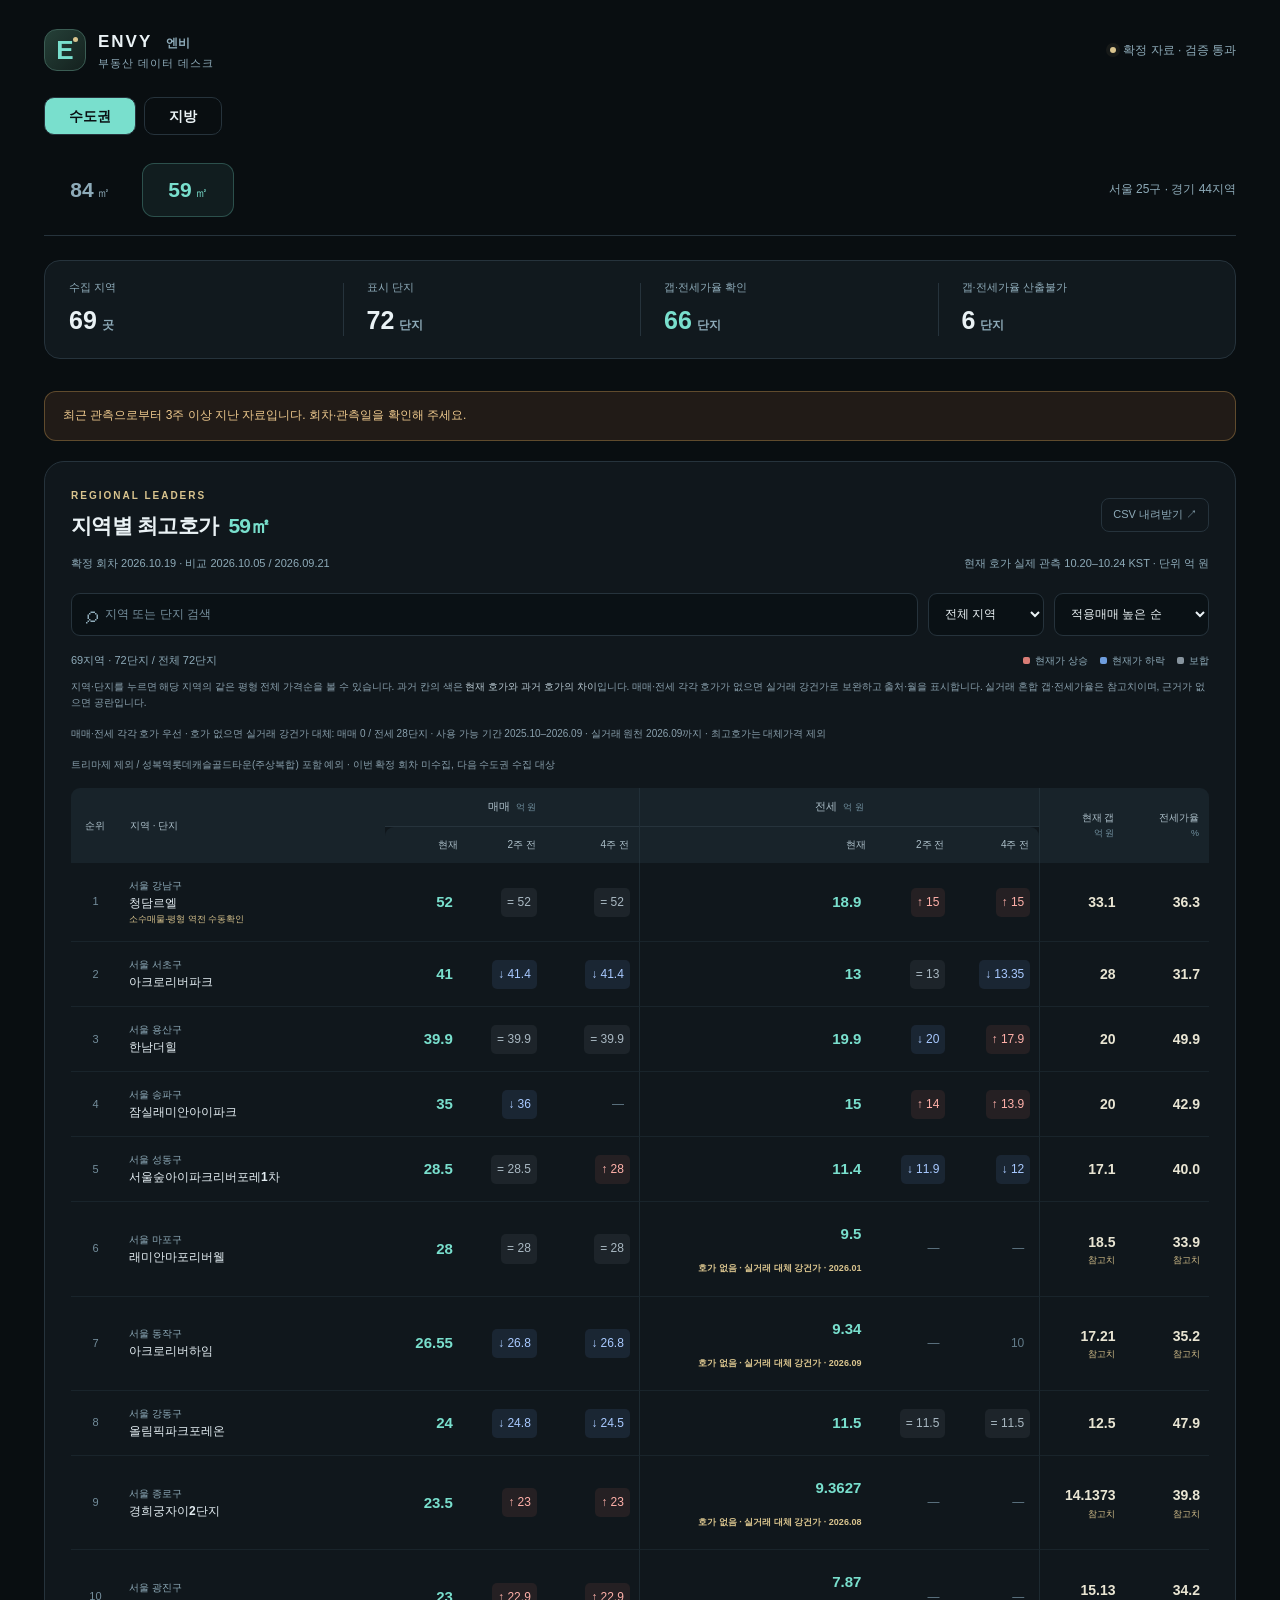
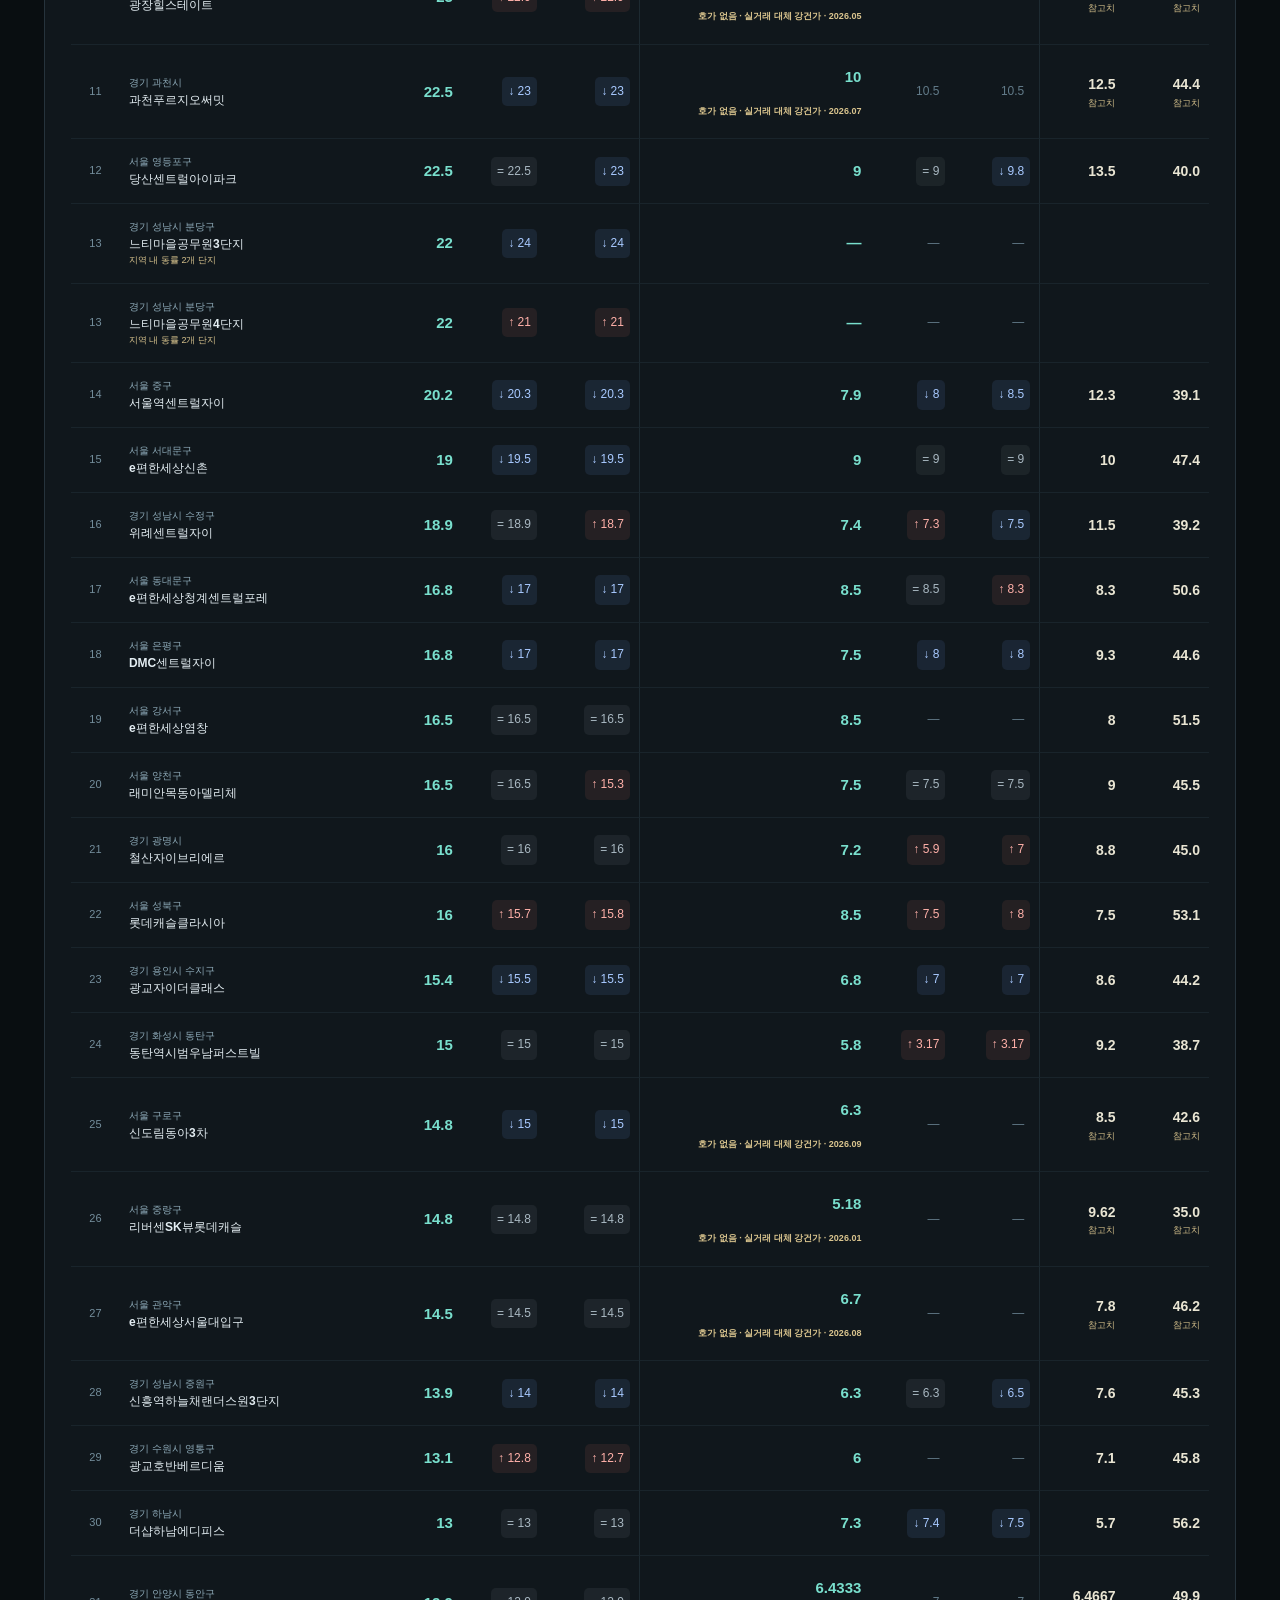
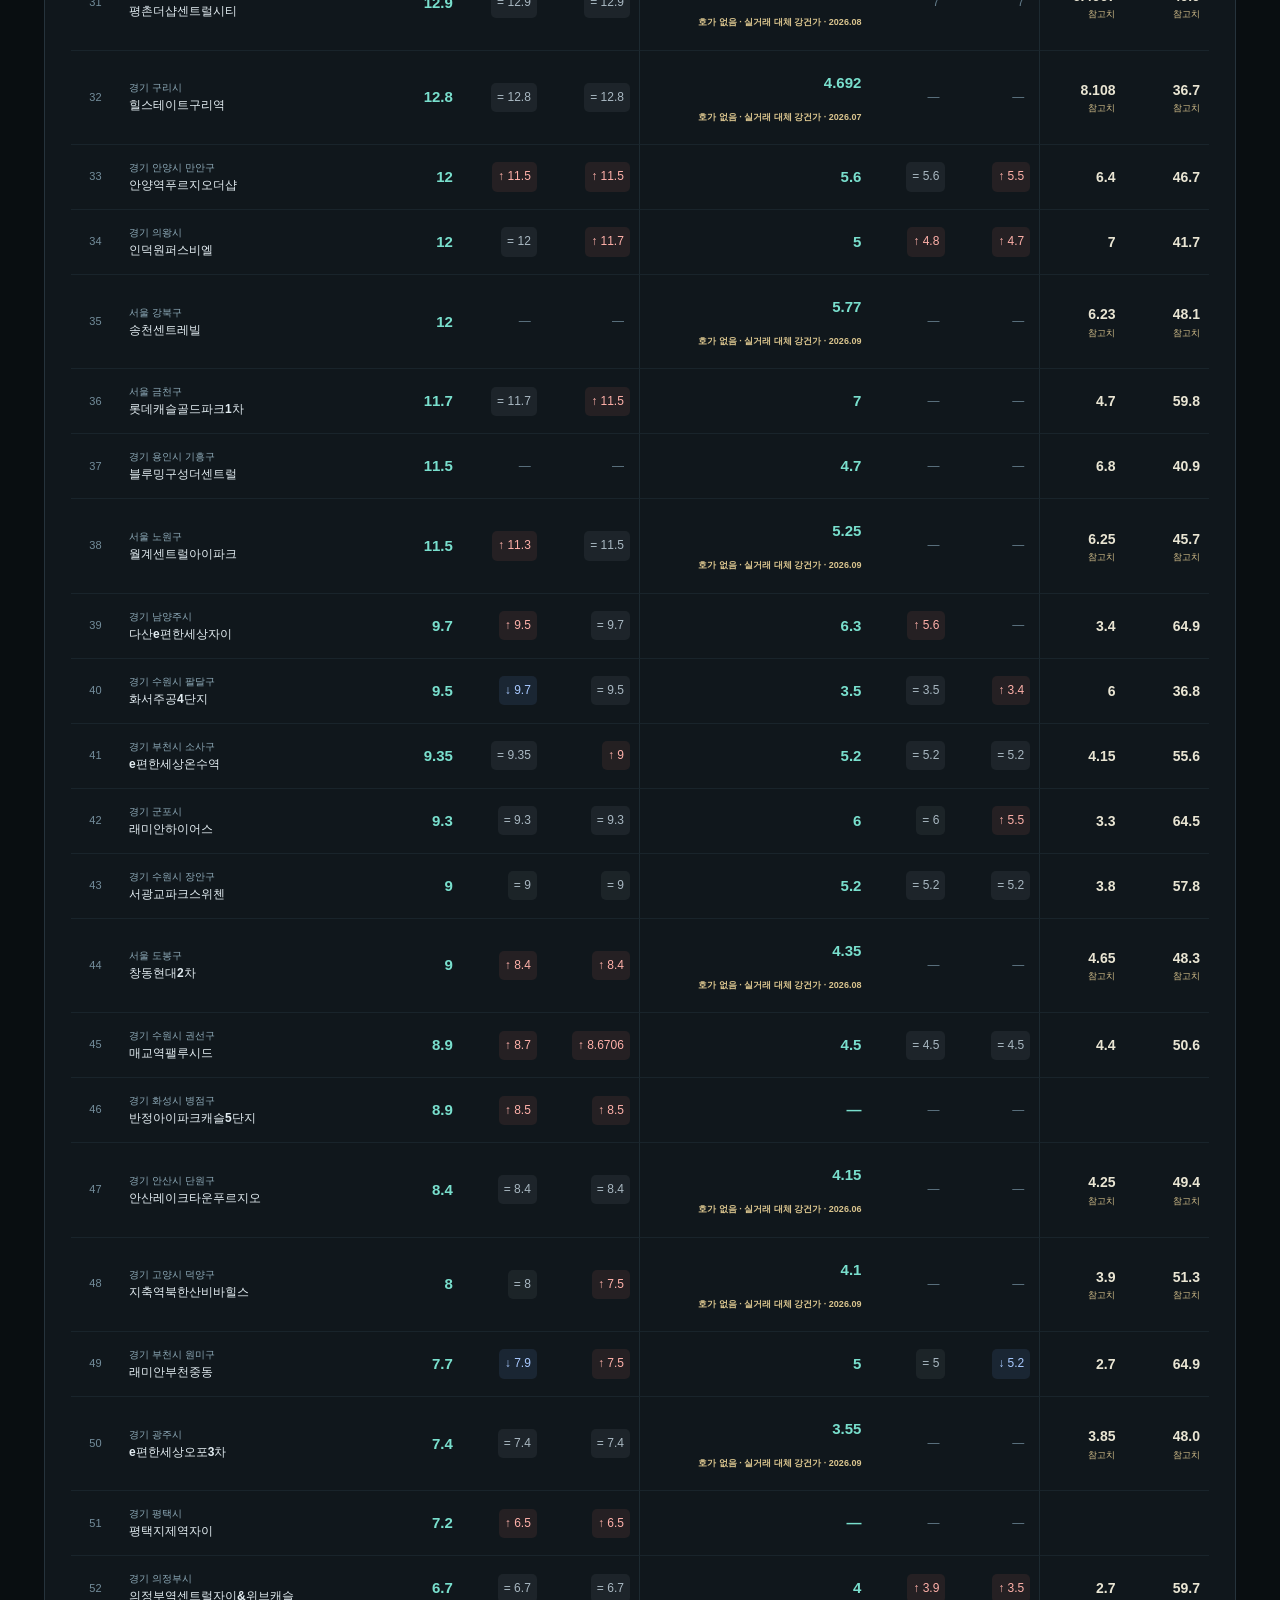
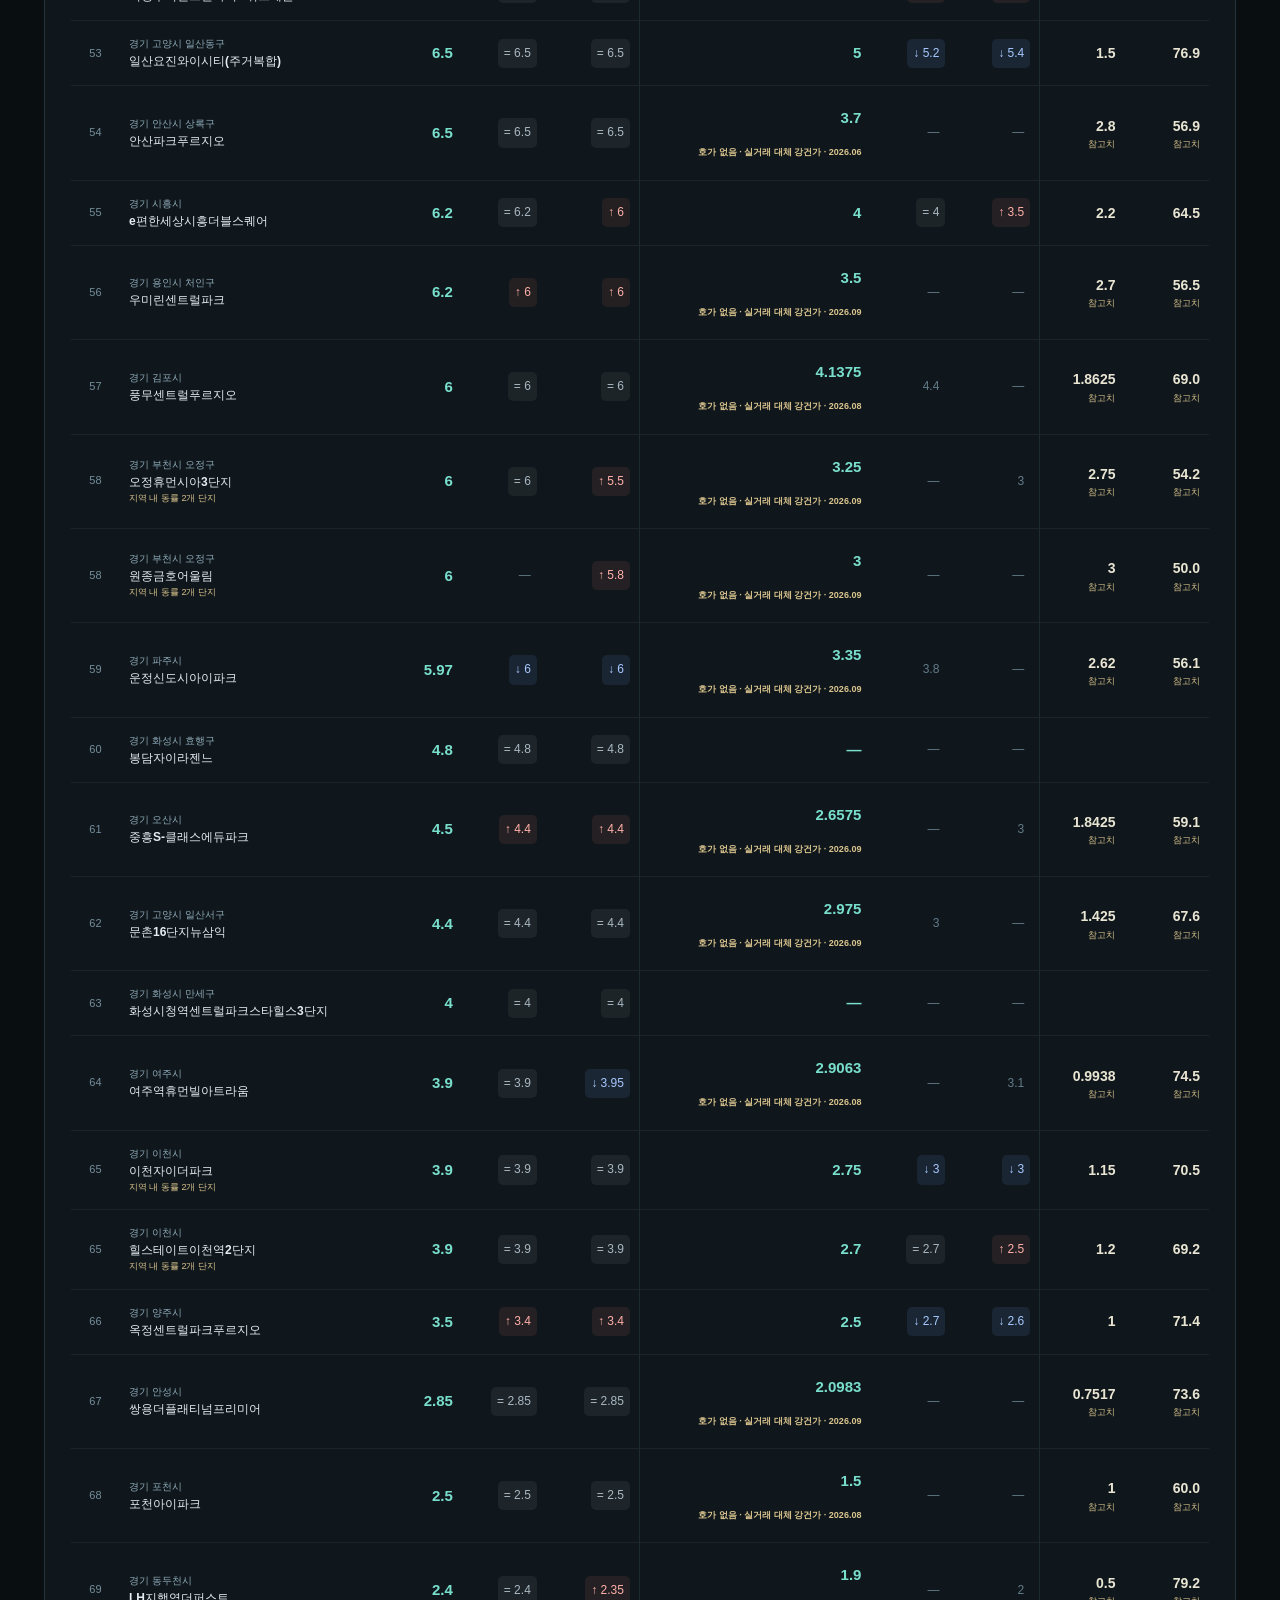
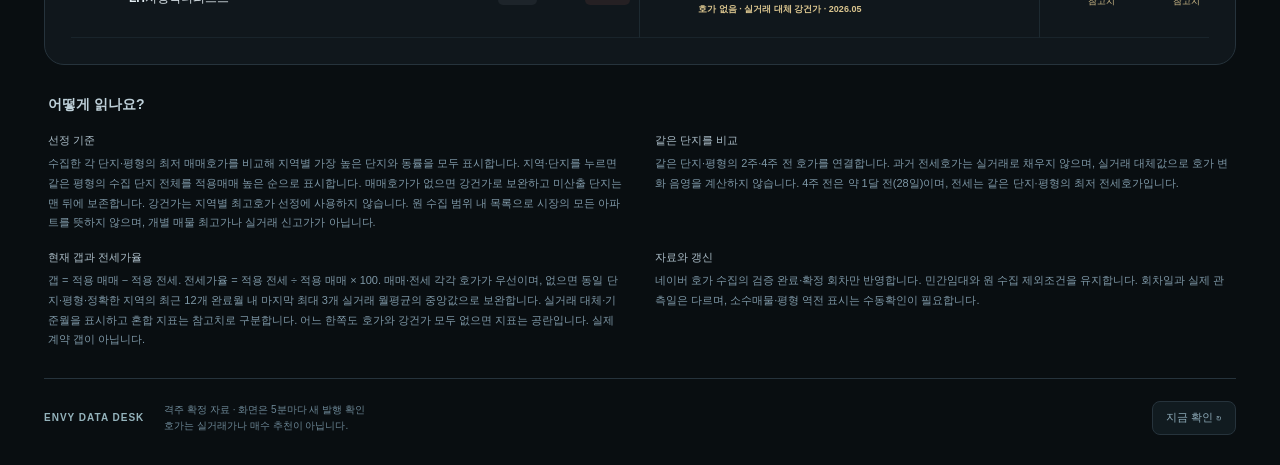
==== 59/index.html @ 43fc80c5 "Update verified capital quotes 20261019" ====
<!doctype html>
<html lang="ko"><head><meta charset="utf-8"><meta name="viewport" content="width=device-width,initial-scale=1"><meta name="theme-color" content="#090e11"><meta name="description" content="엔비의 서울·경기 69지역 최고호가 아파트. 매매·전세·호가갭·전세가율을 평형별로 확인합니다."><title>엔비 · 59㎡ 최고호가 대시보드</title><link rel="stylesheet" href="../static/site.css?v=009577083946"><script defer src="../static/app.js?v=e56a2e712844"></script></head>
<body data-area="59" data-lane="capital">
<div class="shell">
<header class="topbar"><a class="brand" href="../84/" aria-label="엔비 대시보드 홈"><span class="brand-icon" aria-hidden="true">E<span></span></span><span><strong>ENVY <span class="brand-word">엔비</span></strong><small>부동산 데이터 데스크</small></span></a><div class="connection"><span class="status-dot"></span><span id="connection">검증 자료 확인 중</span></div></header>
<nav class="lane-nav" aria-label="수집 권역"><a href="../59/" data-lane-tab="capital">수도권</a><a href="../local-59/" data-lane-tab="local_major">지방</a></nav>
<nav class="area-nav" aria-label="전용면적별 페이지"><a href="../84/" data-tab="84">84<span>㎡</span></a><a href="../59/" data-tab="59">59<span>㎡</span></a><span>서울 25구 · 경기 44지역</span></nav>
<main>
<a id="back-to-regions" class="back-link" href="./" hidden>← 지역별 최고호가로 돌아가기</a>

<section class="summary" aria-label="데이터 범위"><div><span>수집 지역</span><strong id="region-count">69<small>곳</small></strong></div><div><span>표시 단지</span><strong id="row-count">–</strong></div><div><span>갭·전세가율 확인</span><strong id="metric-count">–</strong></div><div><span>갭·전세가율 산출불가</span><strong id="missing-count">–</strong></div></section>
<div id="error" role="alert" hidden></div>
<section class="list-panel" aria-labelledby="list-title">
<div class="section-heading"><div><p class="eyebrow">REGIONAL LEADERS</p><h2 id="list-title">지역별 최고호가 <span>59㎡</span></h2></div><a id="download-csv" class="download" href="../data/59.csv" download>CSV 내려받기 <span aria-hidden="true">↗</span></a></div>
<div class="data-meta"><p id="round-label">회차 확인 중</p><p id="observed-label"></p></div>
<div class="filters"><label class="search"><span aria-hidden="true">⌕</span><input id="search" type="search" autocomplete="off" placeholder="지역 또는 단지 검색" aria-label="지역 또는 단지 검색"></label><label><span class="sr-only">권역</span><select id="region"><option value="all">전체 지역</option><option value="서울">서울</option><option value="경기">경기</option></select></label><label><span class="sr-only">정렬</span><select id="sort"><option value="sale">적용매매 높은 순</option><option value="gap">갭 작은 순</option><option value="ratio">전세가율 높은 순</option></select></label></div>
<div class="list-toolbar"><p id="result-count" aria-live="polite"></p><div class="legend"><span><i class="up"></i>현재가 상승</span><span><i class="down"></i>현재가 하락</span><span><i class="flat"></i>보합</span></div></div>
<p class="table-help">지역·단지를 누르면 해당 지역의 같은 평형 전체 가격순을 볼 수 있습니다. 과거 칸의 색은 <strong>현재 호가와 과거 호가의 차이</strong>입니다. 매매·전세 각각 호가가 없으면 실거래 강건가로 보완하고 출처·월을 표시합니다. 실거래 혼합 갭·전세가율은 참고치이며, 근거가 없으면 공란입니다.</p><p id="coverage-notice" class="table-help" hidden></p><p id="history-notice" class="table-help" hidden></p><p id="rent-summary" class="table-help"></p><p id="collection-policy" class="table-help" hidden></p>
<div class="desktop-table"><table id="quotes"><caption class="sr-only">59㎡ 지역별 최고호가 매매·전세 비교</caption><thead><tr><th rowspan="2" scope="col" class="rank">순위</th><th rowspan="2" scope="col" class="identity">지역 · 단지</th><th colspan="3" scope="colgroup">매매 <small>억 원</small></th><th colspan="3" scope="colgroup" class="divider">전세 <small>억 원</small></th><th rowspan="2" scope="col" class="divider">현재 갭<small>억 원</small></th><th rowspan="2" scope="col">전세가율<small>%</small></th></tr><tr><th scope="col">현재</th><th scope="col">2주 전</th><th scope="col">4주 전</th><th scope="col" class="divider">현재</th><th scope="col">2주 전</th><th scope="col">4주 전</th></tr></thead><tbody id="rows"></tbody></table></div>
<div id="mobile-cards" class="mobile-cards"></div><p id="no-results" hidden>일치하는 지역·단지가 없습니다. 검색어나 권역을 바꿔보세요.</p>
</section>
<section class="method"><h2>어떻게 읽나요?</h2><div><p><strong>선정 기준</strong>수집한 각 단지·평형의 최저 매매호가를 비교해 지역별 가장 높은 단지와 동률을 모두 표시합니다. 지역·단지를 누르면 같은 평형의 수집 단지 전체를 적용매매 높은 순으로 표시합니다. 매매호가가 없으면 강건가로 보완하고 미산출 단지는 맨 뒤에 보존합니다. 강건가는 지역별 최고호가 선정에 사용하지 않습니다. 원 수집 범위 내 목록으로 시장의 모든 아파트를 뜻하지 않으며, 개별 매물 최고가나 실거래 신고가가 아닙니다.</p><p><strong>같은 단지를 비교</strong>같은 단지·평형의 2주·4주 전 호가를 연결합니다. 과거 전세호가는 실거래로 채우지 않으며, 실거래 대체값으로 호가 변화 음영을 계산하지 않습니다. 4주 전은 약 1달 전(28일)이며, 전세는 같은 단지·평형의 최저 전세호가입니다.</p><p><strong>현재 갭과 전세가율</strong>갭 = 적용 매매 − 적용 전세. 전세가율 = 적용 전세 ÷ 적용 매매 × 100. 매매·전세 각각 호가가 우선이며, 없으면 동일 단지·평형·정확한 지역의 최근 12개 완료월 내 마지막 최대 3개 실거래 월평균의 중앙값으로 보완합니다. 실거래 대체·기준월을 표시하고 혼합 지표는 참고치로 구분합니다. 어느 한쪽도 호가와 강건가 모두 없으면 지표는 공란입니다. 실제 계약 갭이 아닙니다.</p><p><strong>자료와 갱신</strong>네이버 호가 수집의 검증 완료·확정 회차만 반영합니다. 민간임대와 원 수집 제외조건을 유지합니다. 회차일과 실제 관측일은 다르며, 소수매물·평형 역전 표시는 수동확인이 필요합니다.</p></div></section>
</main><footer><span>ENVY DATA DESK</span><p>격주 확정 자료 · 화면은 5분마다 새 발행 확인<br>호가는 실거래가나 매수 추천이 아닙니다.</p><button id="refresh" type="button">지금 확인 ↻</button></footer>
</div><noscript>JavaScript를 켜면 검색과 정렬을 이용할 수 있습니다. <a href="../data/59.csv">전체 CSV</a>에서도 모든 값을 확인할 수 있습니다.</noscript>
</body></html>
---- static/site.css ----
.back-link{display:inline-flex;align-items:center;color:var(--accent);border:1px solid var(--line);padding:9px 14px;border-radius:10px;margin-bottom:18px;font-weight:700}.region-link:hover{color:var(--accent);text-decoration:underline}.name .region-link,.unit-card .unit{display:block}.unit-card .unit{font-size:15px;font-weight:700;overflow-wrap:anywhere}.actual-reference{display:block!important;font-size:9px!important;line-height:1.6!important;color:var(--gold)!important;background:none!important;white-space:normal!important;margin-top:5px}.mixed-note{display:block;font-size:9px;color:var(--gold);font-weight:400}.metric-value{display:block}.quote:has(.actual-reference){min-width:100px}.current-grid>div{min-width:0}.current-grid .actual-reference{max-width:100%;overflow-wrap:anywhere}.lane-nav{display:flex;gap:8px;margin-top:24px}.lane-nav a{padding:7px 24px;border:1px solid var(--line);border-radius:10px;font-weight:700}.lane-nav a[aria-selected="true"]{background:var(--accent);color:var(--bg)}#coverage-notice a{color:var(--accent)}:root{color-scheme:dark;--bg:#090e11;--panel:#121a1f;--panel2:#172229;--line:#26333c;--ink:#eaf2f5;--muted:#8eabb9;--accent:#79dfcd;--gold:#d9c48e;--up:#ffb0a9;--down:#a8c9ff;--flat:#a9b8c2;font-family:Pretendard,-apple-system,BlinkMacSystemFont,'Apple SD Gothic Neo','Noto Sans KR','Malgun Gothic',sans-serif;font-variant-numeric:tabular-nums;-webkit-font-smoothing:antialiased}*{box-sizing:border-box}body{margin:0;color:var(--ink);background:radial-gradient(1000px 500px at 90% -10%,#19352c70,transparent 65%),var(--bg);font-size:14px;line-height:1.6}a{color:inherit;text-decoration:none}button,input,select{font:inherit}button,a,select,input{outline-offset:4px}button{cursor:pointer}button:focus-visible,a:focus-visible,input:focus-visible,select:focus-visible{outline:2px solid var(--accent)}[hidden]{display:none!important}.shell{max-width:1580px;padding:28px 44px 0;margin:auto}.topbar{display:flex;justify-content:space-between;align-items:center;gap:12px}.brand{display:flex;align-items:center;gap:12px}.brand-icon{height:42px;width:42px;border:1px solid #3b5d54;border-radius:13px;display:flex;align-items:center;justify-content:center;color:var(--accent);font-size:26px;font-weight:800;background:linear-gradient(135deg,#254038,#14211e);position:relative}.brand-icon span{position:absolute;right:7px;top:7px;width:5px;height:5px;border-radius:50%;background:var(--gold)}.brand strong{letter-spacing:2px;font-size:17px}.brand-word{font-size:12px;letter-spacing:0;color:var(--muted);margin-left:7px}.brand small{display:block;color:var(--muted);font-size:11px;letter-spacing:1px}.connection{display:flex;align-items:center;gap:7px;color:var(--muted);font-size:12px}.status-dot{width:6px;height:6px;background:var(--gold);border-radius:50%;box-shadow:0 0 0 4px #d9c48e11}.area-nav{display:flex;align-items:center;gap:6px;margin:28px 0 24px;padding-bottom:18px;border-bottom:1px solid var(--line)}.area-nav a{min-width:92px;padding:9px 24px;text-align:center;border:1px solid transparent;border-radius:12px;color:var(--muted);font-size:21px;font-weight:700}.area-nav a span{font-size:13px;font-weight:400;margin-left:3px}.area-nav a[aria-current=page]{color:var(--accent);background:#79dfcd13;border-color:#79dfcd42}.area-nav>span{margin-left:auto;color:var(--muted);font-size:12px}.hero{display:grid;grid-template-columns:1fr 1fr;gap:30px;padding:34px 40px;border:1px solid var(--line);border-radius:24px;background:linear-gradient(115deg,#19252a,#10191e);box-shadow:0 14px 60px #0002}.eyebrow{font-size:10px;letter-spacing:2px;color:var(--gold);font-weight:600;margin:0 0 12px}h1{font-size:35px;line-height:1.35;letter-spacing:-1.4px;margin:0 0 17px}h1 span{color:var(--accent)}.intro{color:var(--muted);font-size:13px;margin:0}.intro strong{color:var(--ink)}.tags{display:flex;gap:7px;flex-wrap:wrap;margin-top:20px}.tags span{font-size:10px;color:#aec2cc;border:1px solid #34464e;padding:4px 9px;border-radius:6px}.hero-price{align-self:center;text-align:right}.hero-price>p:first-child{color:var(--gold);font-size:12px;margin:0}.hero-price>div{line-height:1.2;padding:6px 0 12px}.hero-price>div strong{font-size:76px;letter-spacing:-4px;font-weight:700;color:var(--accent)}.hero-price>div span{font-size:21px;color:var(--accent);margin-left:8px}.hero-price h2{font-size:18px;margin:0}.hero-price p{color:var(--muted);font-size:12px;margin:3px 0}.hero-price .price-note{font-size:10px;margin-top:16px;color:#76909e}.summary{display:grid;grid-template-columns:repeat(4,1fr);margin:22px 0 32px;border:1px solid var(--line);border-radius:16px;background:#11191e}.summary>div{padding:18px 24px;position:relative}.summary>div+div:before{content:'';position:absolute;left:0;top:22px;bottom:22px;width:1px;background:var(--line)}.summary span{display:block;color:var(--muted);font-size:11px}.summary strong{display:block;font-size:25px;margin-top:4px;font-weight:650}.summary small{font-size:12px;color:var(--muted);margin-left:5px}.summary>div:nth-child(3) strong{color:var(--accent)}.list-panel{padding:26px;border:1px solid var(--line);border-radius:20px;background:#10171c}.section-heading{display:flex;align-items:center;justify-content:space-between;gap:15px}.section-heading h2{font-size:21px;letter-spacing:-.7px;margin:0}.section-heading h2 span{color:var(--accent);margin-left:5px}.section-heading .eyebrow{margin-bottom:5px}.download{font-size:11px;color:var(--muted);border:1px solid var(--line);border-radius:8px;padding:7px 11px;white-space:nowrap}.download:hover{color:var(--accent);border-color:var(--accent)}.data-meta{display:flex;justify-content:space-between;flex-wrap:wrap;gap:2px;margin:13px 0 20px;color:var(--muted);font-size:11px}.data-meta p{margin:0}.filters{display:flex;gap:10px}.filters .search{flex:1;display:flex;align-items:center;padding:0 14px;background:#0a1115;border:1px solid var(--line);border-radius:9px;min-width:180px}.search>span{font-size:24px;color:var(--muted);margin-right:7px}.search input{width:100%;border:0;background:transparent;color:var(--ink);padding:10px 0;min-width:0;font-size:12px}.search input::placeholder{color:#76909e}.filters select{height:43px;padding:0 30px 0 12px;background:#0a1115;border:1px solid var(--line);border-radius:9px;color:var(--ink);font-size:12px}.list-toolbar{display:flex;justify-content:space-between;align-items:center;gap:12px;margin:16px 0 0}.list-toolbar>p{font-size:11px;color:var(--muted);margin:0}.legend{display:flex;gap:12px;color:var(--muted);font-size:10px;white-space:nowrap}.legend span{display:flex;align-items:center;gap:5px}.legend i{width:7px;height:7px;border-radius:2px}.legend .up{background:#d97d76}.legend .down{background:#6e9ddd}.legend .flat{background:#87949e}.table-help{font-size:10px;color:#89a0ad;margin:10px 0 15px}.table-help strong{font-weight:500;color:#bbccd5}.desktop-table{overflow-x:auto}table{width:100%;border-collapse:separate;border-spacing:0;font-size:12px}th{background:#18232a;color:#adc0ca;font-weight:500;text-align:right;white-space:nowrap;padding:10px 10px;font-size:10px}th small{display:block;color:#71909f;font-size:9px}th[colspan]{text-align:center;font-size:11px;border-bottom:1px solid var(--line)}th[colspan] small{display:inline;margin-left:3px}th.rank{text-align:center;min-width:40px}th.identity{text-align:left;min-width:210px}th:first-child{border-top-left-radius:9px}th:last-child{border-top-right-radius:9px}td{padding:15px 9px;text-align:right;border-bottom:1px solid #23323b80;white-space:nowrap;vertical-align:middle}td.name{text-align:left;white-space:normal;min-width:210px;max-width:300px}td.name .region{font-size:10px;display:block;color:var(--muted)}td.name .unit{display:block;font-weight:550;color:#e3edf2;overflow-wrap:anywhere;line-height:1.5}td.rank{text-align:center;color:#748e9c;font-size:11px}.quote.current{font-size:15px;font-weight:600;color:var(--accent)}.quote span{display:inline-block;padding:5px 6px;border-radius:5px}.quote .up,.history-value.up{background:#fa7c6e16;color:var(--up)}.quote .down,.history-value.down{background:#74a6fd1a;color:var(--down)}.quote .flat,.history-value.flat{background:#b1bec514;color:var(--flat)}.quote .missing{color:#627b89}.divider{border-left:1px solid #2b3d4680}.metric{font-size:14px;font-weight:550;color:#e9e5d3;min-width:69px}.review{font-size:9px;color:var(--gold);display:block}.mobile-cards{display:none}.method{padding:28px 4px}.method>h2{font-size:14px;color:#bed0d9;margin:0 0 16px}.method>div{display:grid;grid-template-columns:repeat(2,1fr);gap:15px 30px}.method p{font-size:11px;color:#7e98a7;margin:0;line-height:1.8}.method strong{display:block;color:#adbfca;font-size:11px;margin-bottom:3px;font-weight:550}footer{display:flex;align-items:center;gap:20px;border-top:1px solid var(--line);padding:22px 0 30px;color:#6c8796;font-size:10px}footer>span{letter-spacing:1px;font-weight:600;color:#94b3bc}footer p{margin:0}footer button{margin-left:auto;border:1px solid var(--line);border-radius:8px;color:var(--muted);background:#111b20;padding:7px 13px;font-size:11px}#error{padding:14px 18px;margin-bottom:20px;border:1px solid #c99a5360;color:#efca8e;background:#3a291e80;border-radius:12px;font-size:12px}#no-results{text-align:center;padding:40px 8px;color:var(--muted)}.sr-only{position:absolute;width:1px;height:1px;padding:0;margin:-1px;overflow:hidden;clip:rect(0,0,0,0);white-space:nowrap;border:0}
@media(max-width:1150px) and (min-width:761px){.shell{padding:24px 24px 0}.list-panel{padding:20px}th,td{padding-left:6px;padding-right:6px}th.identity,td.name{min-width:180px}.metric{min-width:55px}table{font-size:11px}}
@media(max-width:760px){.shell{padding:20px 16px 0;max-width:600px}.brand-icon{height:36px;width:36px;font-size:23px}.brand strong{font-size:15px}.brand small{font-size:9px}.brand-word{display:none}.connection{font-size:10px}.area-nav{margin:24px 0 16px;padding-bottom:14px}.area-nav a{min-width:77px;padding:7px 18px;font-size:20px}.area-nav>span{font-size:9px}.hero{display:block;padding:26px 23px;border-radius:20px}.hero-copy h1{font-size:29px;margin-bottom:12px}.hero-copy h1 br{display:none}.hero-copy h1 span{display:block}.eyebrow{font-size:9px;letter-spacing:1.6px}.intro{font-size:12px}.tags{margin-top:15px;gap:5px}.tags span{font-size:9px;padding:3px 7px}.hero-price{text-align:left;border-top:1px solid var(--line);margin-top:22px;padding-top:18px}.hero-price>div{padding:4px 0 7px}.hero-price>div strong{font-size:58px;letter-spacing:-2px}.hero-price h2{font-size:16px}.hero-price>p:first-child{font-size:10px}.hero-price p{font-size:10px}.hero-price .price-note{margin-top:9px}.summary{grid-template-columns:repeat(2,1fr);margin:14px 0 24px}.summary>div{padding:13px 17px}.summary strong{font-size:22px}.summary span{font-size:10px}.summary>div+div:before{top:16px;bottom:16px}.summary>div:nth-child(3):before{display:none}.summary>div:nth-child(n+3){border-top:1px solid var(--line)}.list-panel{padding:20px 14px 6px;border-radius:18px}.section-heading h2{font-size:18px}.download{font-size:9px;padding:6px 8px}.data-meta{display:block;font-size:10px;margin:10px 0 16px}.data-meta p+p{margin-top:2px}.filters{display:grid;grid-template-columns:1fr 1fr;gap:8px}.filters .search{grid-column:1/-1;min-width:0}.filters select{width:100%;height:38px;font-size:11px}.list-toolbar{align-items:flex-start;gap:8px;flex-wrap:wrap}.legend{font-size:9px;gap:9px}.table-help{font-size:9px;line-height:1.7}.desktop-table{display:none}.mobile-cards{display:block}.unit-card{border-top:1px solid var(--line);padding:18px 0}.card-heading{display:flex;gap:10px;align-items:flex-start}.card-rank{width:23px;text-align:center;color:#688895;font-size:13px;font-weight:550;padding-top:1px;flex-shrink:0}.card-rank small{font-size:9px}.card-heading .region{color:var(--muted);font-size:10px}.card-heading h3{font-size:14px;line-height:1.55;margin:2px 0 0;overflow-wrap:anywhere}.current-grid{display:grid;grid-template-columns:repeat(4,1fr);gap:5px;margin:13px 0 10px}.current-grid>div{min-width:0;padding:10px 5px;background:#18232b80;border:1px solid #273c4560;border-radius:8px;text-align:center}.current-grid label{display:block;color:var(--muted);font-size:9px;white-space:nowrap}.current-grid strong{display:block;color:var(--accent);font-size:17px;letter-spacing:-.6px;min-height:28px;font-weight:650}.current-grid>div:nth-child(n+3) strong{color:#dfd8bb}.current-grid strong small{font-size:9px;color:#819ba7;margin-left:1px;font-weight:400}.history-grid{display:grid;grid-template-columns:40px 1fr 1fr;gap:5px 7px;align-items:center;font-size:10px}.history-grid>span{color:#7996a5;font-size:9px}.history-value{display:block;padding:4px 7px;border-radius:5px;text-align:right}.history-value em{font-style:normal;float:left;color:#7996a5;font-size:9px}.method{padding:24px 2px}.method>div{grid-template-columns:1fr;gap:12px}.method p{font-size:10px}.method strong{font-size:10px}.method>h2{font-size:13px;margin-bottom:12px}footer{flex-wrap:wrap;gap:9px 15px;padding:18px 0 25px}footer>span{font-size:9px}footer p{font-size:9px}footer button{font-size:10px;padding:7px 10px}}
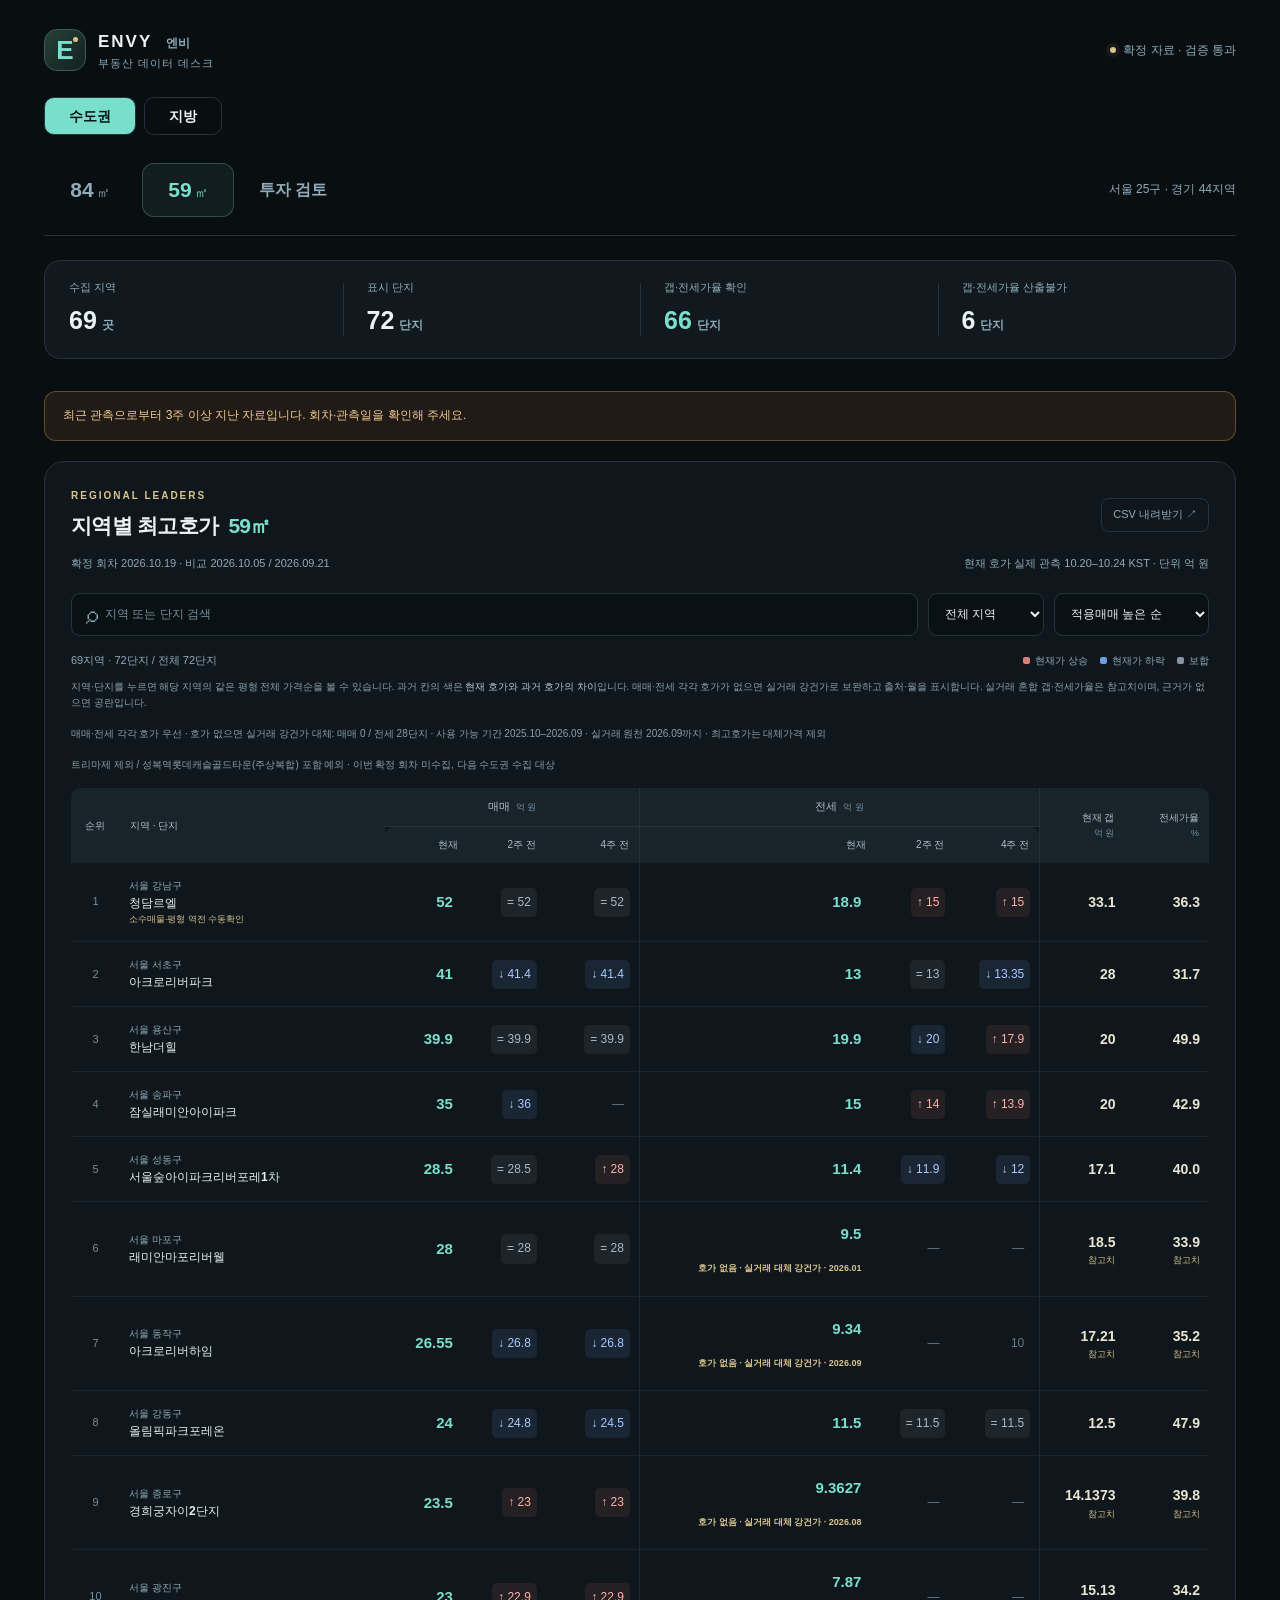
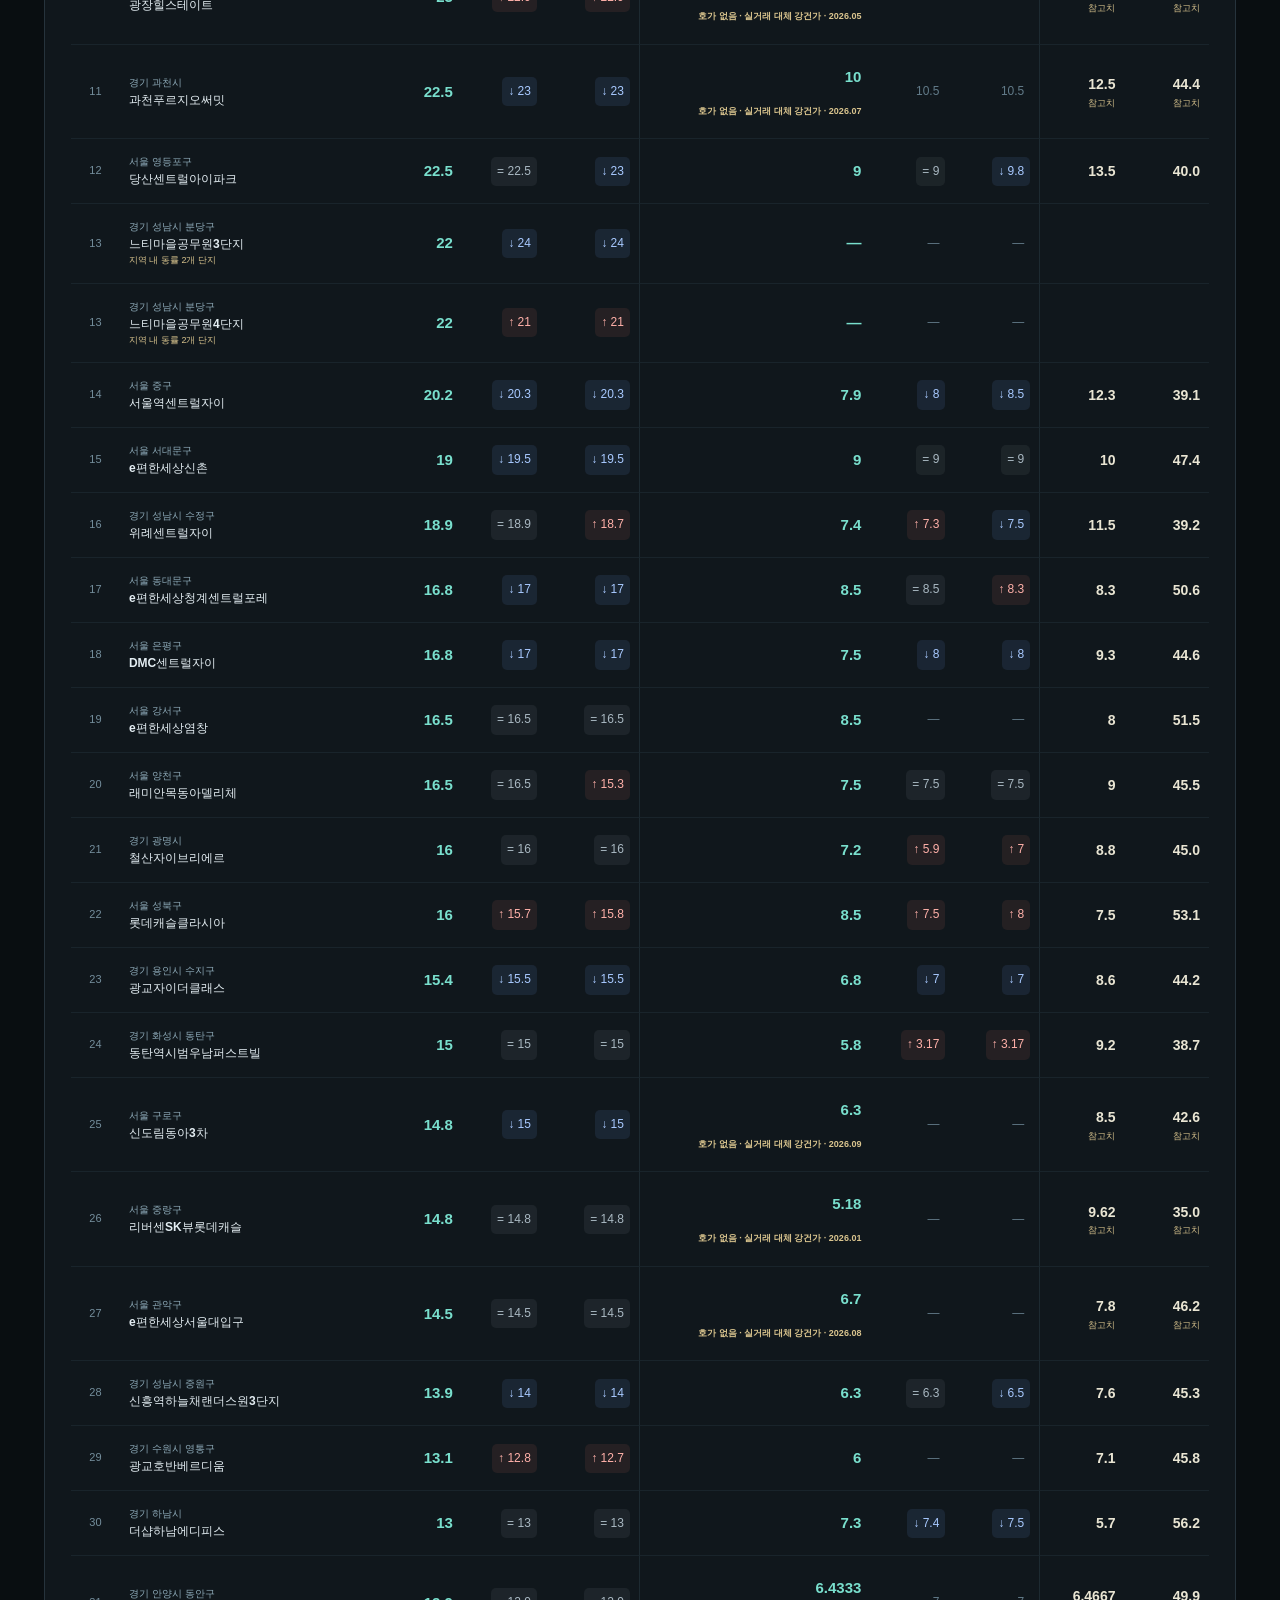
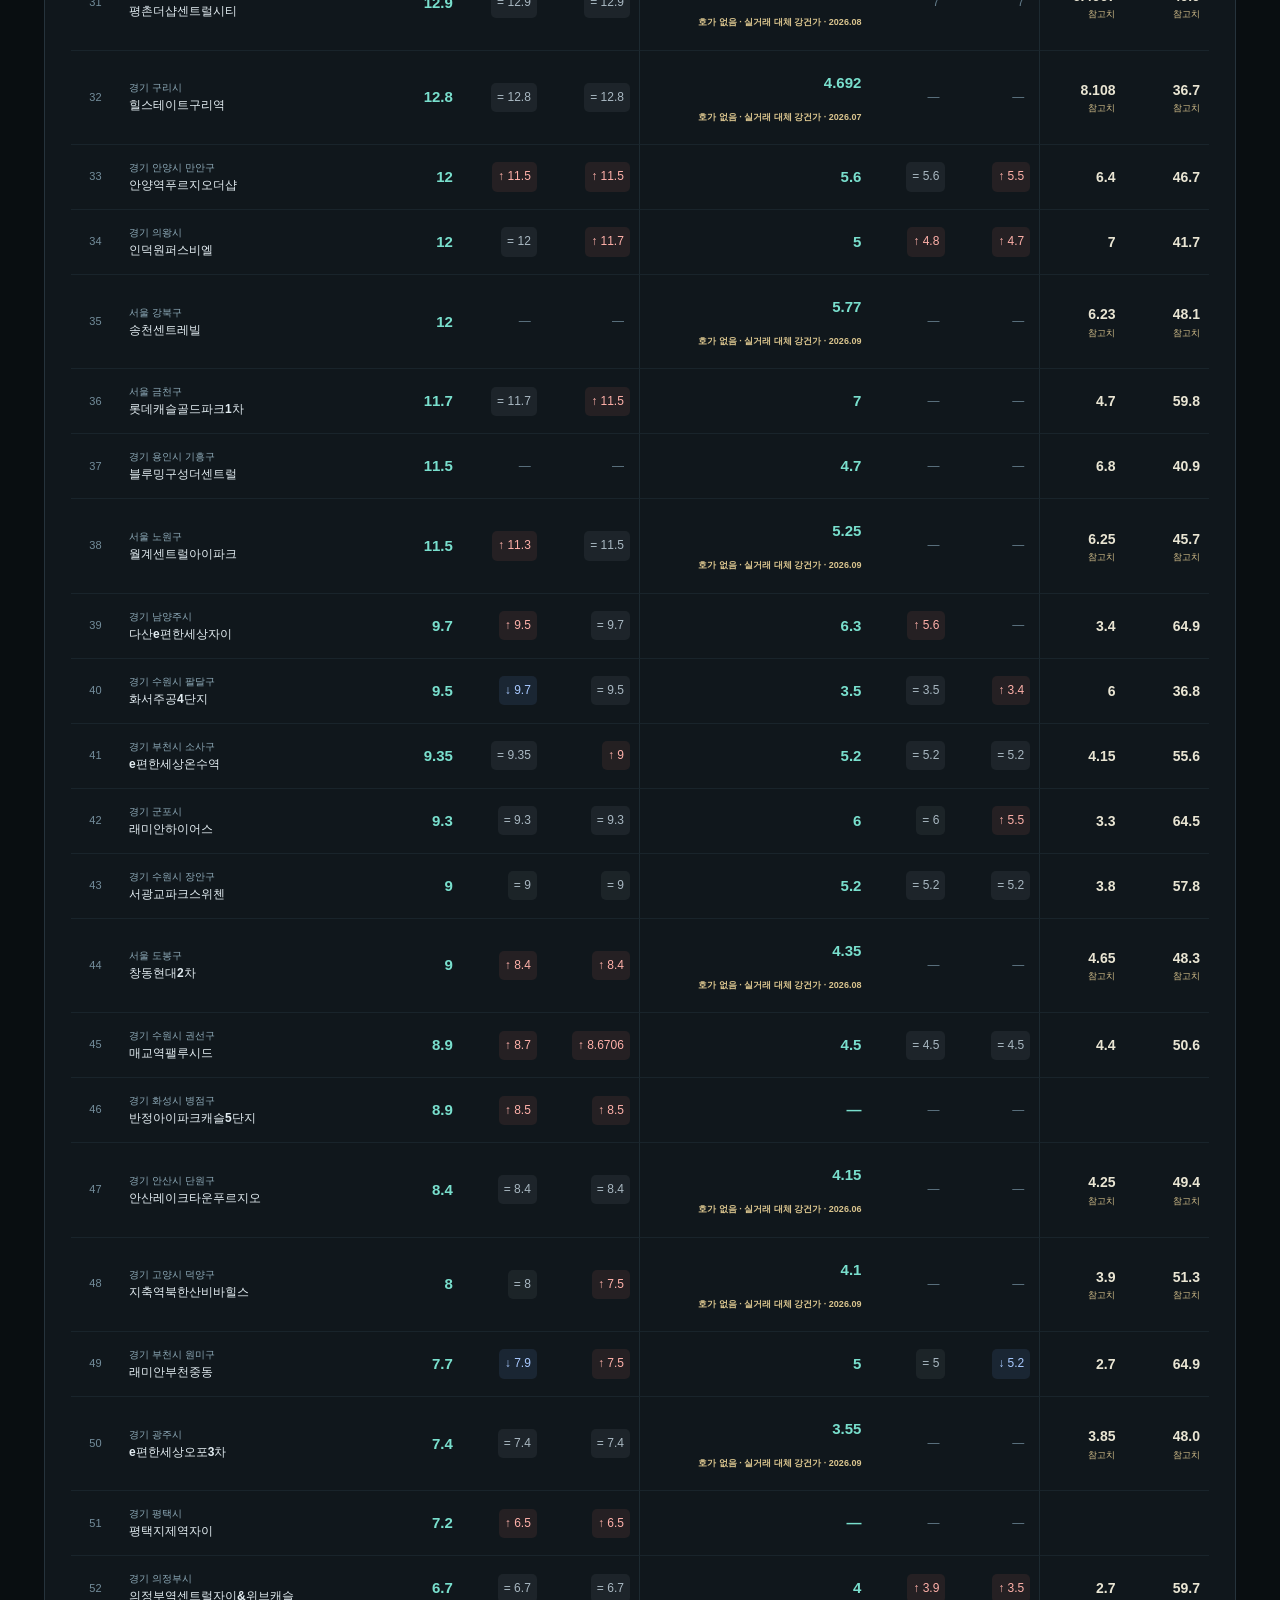
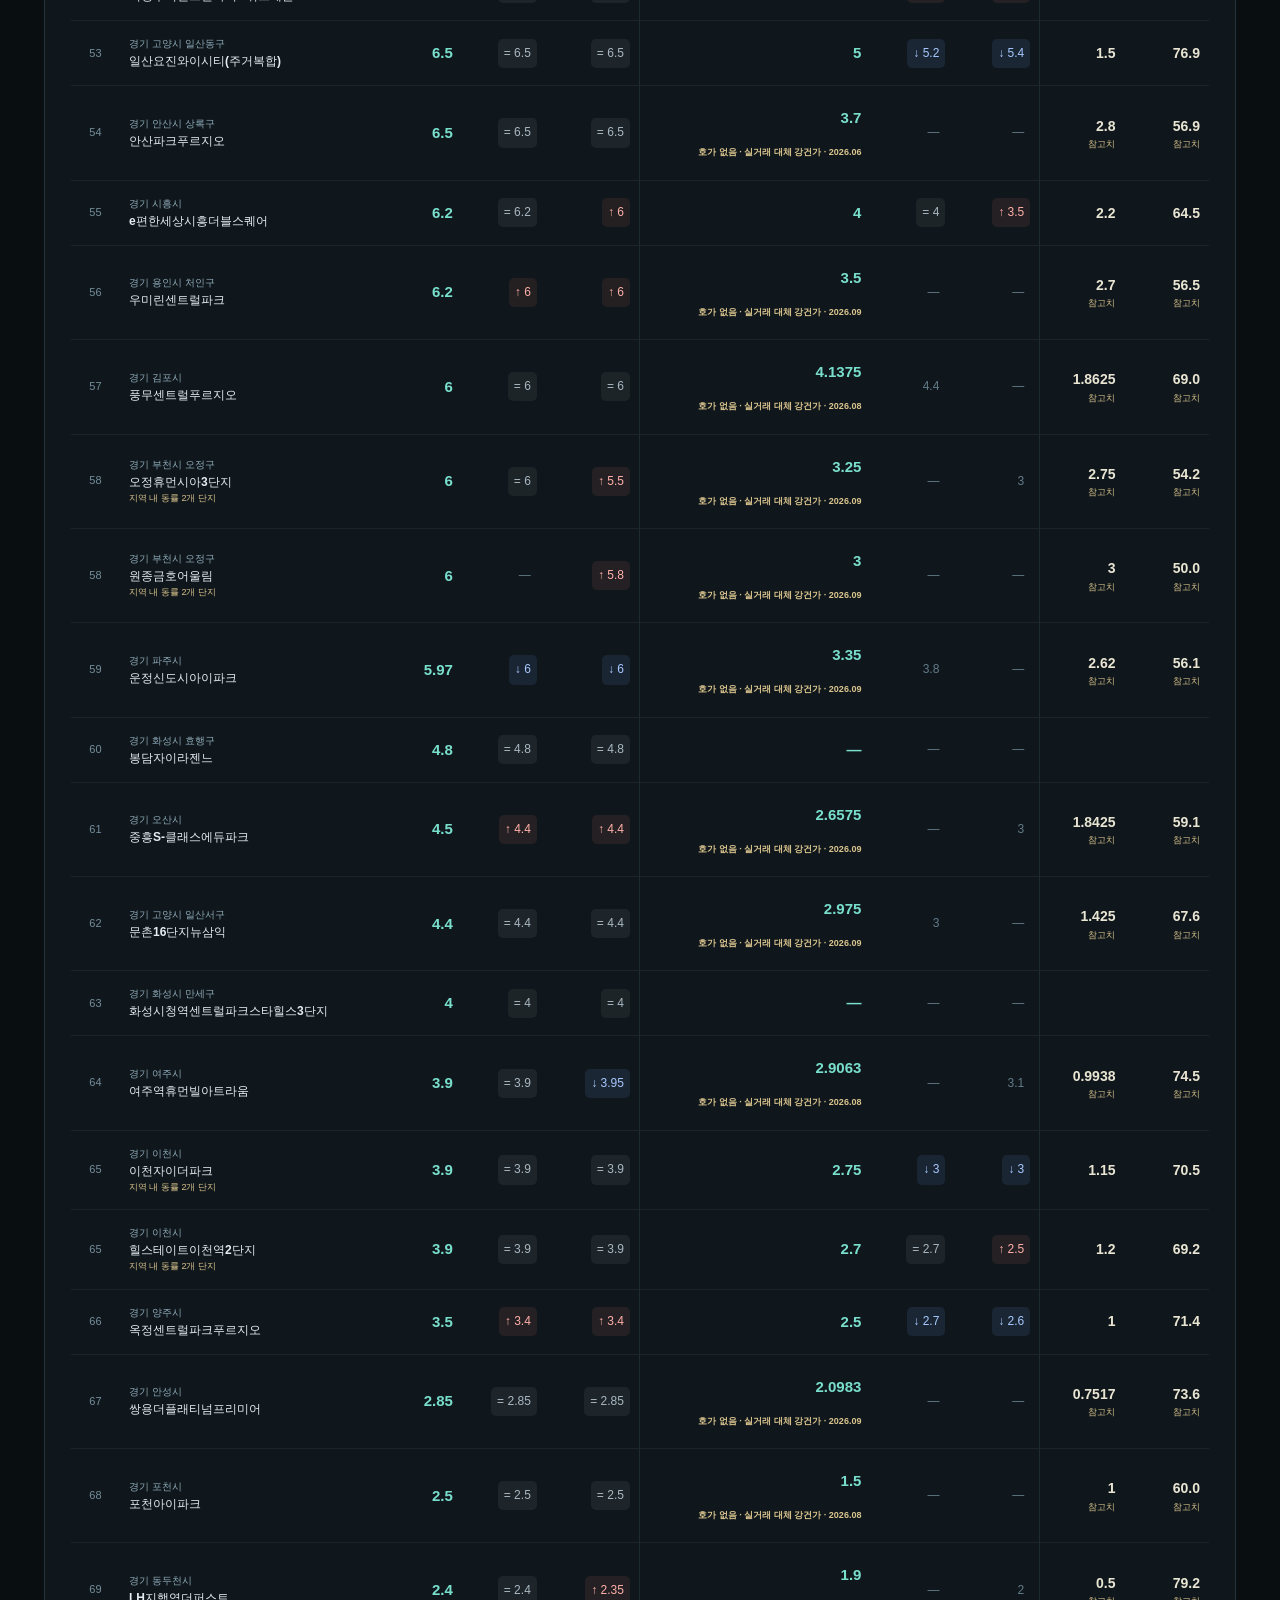
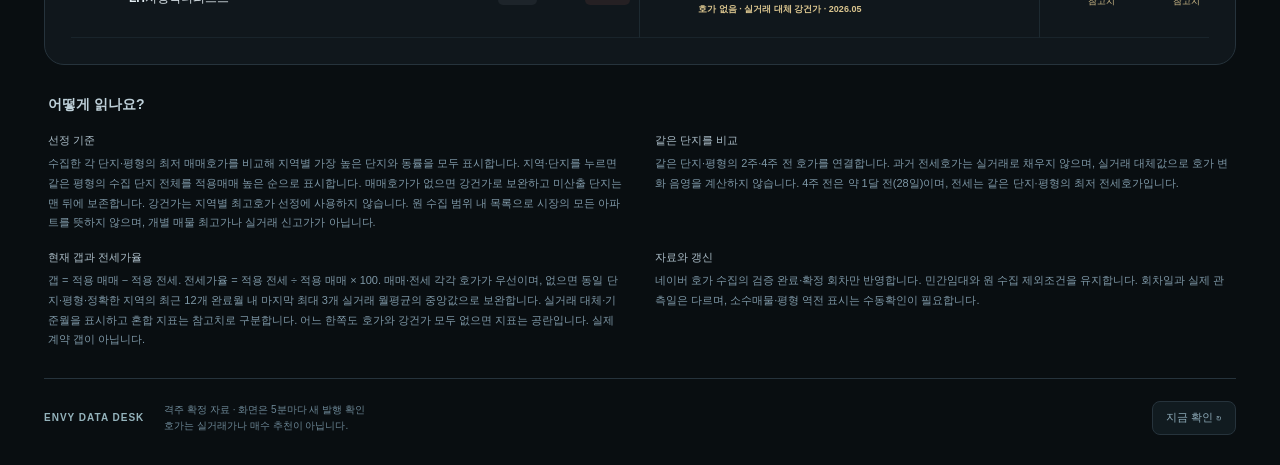
==== commit 858a14a5: "Update verified capital quotes 20261019" ====
--- a/59/index.html
+++ b/59/index.html
@@ -1,10 +1,10 @@
 <!doctype html>
-<html lang="ko"><head><meta charset="utf-8"><meta name="viewport" content="width=device-width,initial-scale=1"><meta name="theme-color" content="#090e11"><meta name="description" content="엔비의 서울·경기 69지역 최고호가 아파트. 매매·전세·호가갭·전세가율을 평형별로 확인합니다."><title>엔비 · 59㎡ 최고호가 대시보드</title><link rel="stylesheet" href="../static/site.css?v=009577083946"><script defer src="../static/app.js?v=e56a2e712844"></script></head>
+<html lang="ko"><head><meta charset="utf-8"><meta name="viewport" content="width=device-width,initial-scale=1"><meta name="theme-color" content="#090e11"><meta name="description" content="엔비의 서울·경기 69지역 최고호가 아파트. 매매·전세·호가갭·전세가율을 평형별로 확인합니다."><title>엔비 · 59㎡ 최고호가 대시보드</title><link rel="stylesheet" href="../static/site.css?v=0a8c5f7900fd"><script defer src="../static/app.js?v=e56a2e712844"></script></head>
 <body data-area="59" data-lane="capital">
 <div class="shell">
 <header class="topbar"><a class="brand" href="../84/" aria-label="엔비 대시보드 홈"><span class="brand-icon" aria-hidden="true">E<span></span></span><span><strong>ENVY <span class="brand-word">엔비</span></strong><small>부동산 데이터 데스크</small></span></a><div class="connection"><span class="status-dot"></span><span id="connection">검증 자료 확인 중</span></div></header>
 <nav class="lane-nav" aria-label="수집 권역"><a href="../59/" data-lane-tab="capital">수도권</a><a href="../local-59/" data-lane-tab="local_major">지방</a></nav>
-<nav class="area-nav" aria-label="전용면적별 페이지"><a href="../84/" data-tab="84">84<span>㎡</span></a><a href="../59/" data-tab="59">59<span>㎡</span></a><span>서울 25구 · 경기 44지역</span></nav>
+<nav class="area-nav" aria-label="전용면적별 페이지"><a href="../84/" data-tab="84">84<span>㎡</span></a><a href="../59/" data-tab="59">59<span>㎡</span></a><a href="../invest/" class="invest-tab">투자 검토</a><span>서울 25구 · 경기 44지역</span></nav>
 <main>
 <a id="back-to-regions" class="back-link" href="./" hidden>← 지역별 최고호가로 돌아가기</a>
 
--- a/static/site.css
+++ b/static/site.css
@@ -1,3 +1,20 @@
 .back-link{display:inline-flex;align-items:center;color:var(--accent);border:1px solid var(--line);padding:9px 14px;border-radius:10px;margin-bottom:18px;font-weight:700}.region-link:hover{color:var(--accent);text-decoration:underline}.name .region-link,.unit-card .unit{display:block}.unit-card .unit{font-size:15px;font-weight:700;overflow-wrap:anywhere}.actual-reference{display:block!important;font-size:9px!important;line-height:1.6!important;color:var(--gold)!important;background:none!important;white-space:normal!important;margin-top:5px}.mixed-note{display:block;font-size:9px;color:var(--gold);font-weight:400}.metric-value{display:block}.quote:has(.actual-reference){min-width:100px}.current-grid>div{min-width:0}.current-grid .actual-reference{max-width:100%;overflow-wrap:anywhere}.lane-nav{display:flex;gap:8px;margin-top:24px}.lane-nav a{padding:7px 24px;border:1px solid var(--line);border-radius:10px;font-weight:700}.lane-nav a[aria-selected="true"]{background:var(--accent);color:var(--bg)}#coverage-notice a{color:var(--accent)}:root{color-scheme:dark;--bg:#090e11;--panel:#121a1f;--panel2:#172229;--line:#26333c;--ink:#eaf2f5;--muted:#8eabb9;--accent:#79dfcd;--gold:#d9c48e;--up:#ffb0a9;--down:#a8c9ff;--flat:#a9b8c2;font-family:Pretendard,-apple-system,BlinkMacSystemFont,'Apple SD Gothic Neo','Noto Sans KR','Malgun Gothic',sans-serif;font-variant-numeric:tabular-nums;-webkit-font-smoothing:antialiased}*{box-sizing:border-box}body{margin:0;color:var(--ink);background:radial-gradient(1000px 500px at 90% -10%,#19352c70,transparent 65%),var(--bg);font-size:14px;line-height:1.6}a{color:inherit;text-decoration:none}button,input,select{font:inherit}button,a,select,input{outline-offset:4px}button{cursor:pointer}button:focus-visible,a:focus-visible,input:focus-visible,select:focus-visible{outline:2px solid var(--accent)}[hidden]{display:none!important}.shell{max-width:1580px;padding:28px 44px 0;margin:auto}.topbar{display:flex;justify-content:space-between;align-items:center;gap:12px}.brand{display:flex;align-items:center;gap:12px}.brand-icon{height:42px;width:42px;border:1px solid #3b5d54;border-radius:13px;display:flex;align-items:center;justify-content:center;color:var(--accent);font-size:26px;font-weight:800;background:linear-gradient(135deg,#254038,#14211e);position:relative}.brand-icon span{position:absolute;right:7px;top:7px;width:5px;height:5px;border-radius:50%;background:var(--gold)}.brand strong{letter-spacing:2px;font-size:17px}.brand-word{font-size:12px;letter-spacing:0;color:var(--muted);margin-left:7px}.brand small{display:block;color:var(--muted);font-size:11px;letter-spacing:1px}.connection{display:flex;align-items:center;gap:7px;color:var(--muted);font-size:12px}.status-dot{width:6px;height:6px;background:var(--gold);border-radius:50%;box-shadow:0 0 0 4px #d9c48e11}.area-nav{display:flex;align-items:center;gap:6px;margin:28px 0 24px;padding-bottom:18px;border-bottom:1px solid var(--line)}.area-nav a{min-width:92px;padding:9px 24px;text-align:center;border:1px solid transparent;border-radius:12px;color:var(--muted);font-size:21px;font-weight:700}.area-nav a span{font-size:13px;font-weight:400;margin-left:3px}.area-nav a[aria-current=page]{color:var(--accent);background:#79dfcd13;border-color:#79dfcd42}.area-nav>span{margin-left:auto;color:var(--muted);font-size:12px}.hero{display:grid;grid-template-columns:1fr 1fr;gap:30px;padding:34px 40px;border:1px solid var(--line);border-radius:24px;background:linear-gradient(115deg,#19252a,#10191e);box-shadow:0 14px 60px #0002}.eyebrow{font-size:10px;letter-spacing:2px;color:var(--gold);font-weight:600;margin:0 0 12px}h1{font-size:35px;line-height:1.35;letter-spacing:-1.4px;margin:0 0 17px}h1 span{color:var(--accent)}.intro{color:var(--muted);font-size:13px;margin:0}.intro strong{color:var(--ink)}.tags{display:flex;gap:7px;flex-wrap:wrap;margin-top:20px}.tags span{font-size:10px;color:#aec2cc;border:1px solid #34464e;padding:4px 9px;border-radius:6px}.hero-price{align-self:center;text-align:right}.hero-price>p:first-child{color:var(--gold);font-size:12px;margin:0}.hero-price>div{line-height:1.2;padding:6px 0 12px}.hero-price>div strong{font-size:76px;letter-spacing:-4px;font-weight:700;color:var(--accent)}.hero-price>div span{font-size:21px;color:var(--accent);margin-left:8px}.hero-price h2{font-size:18px;margin:0}.hero-price p{color:var(--muted);font-size:12px;margin:3px 0}.hero-price .price-note{font-size:10px;margin-top:16px;color:#76909e}.summary{display:grid;grid-template-columns:repeat(4,1fr);margin:22px 0 32px;border:1px solid var(--line);border-radius:16px;background:#11191e}.summary>div{padding:18px 24px;position:relative}.summary>div+div:before{content:'';position:absolute;left:0;top:22px;bottom:22px;width:1px;background:var(--line)}.summary span{display:block;color:var(--muted);font-size:11px}.summary strong{display:block;font-size:25px;margin-top:4px;font-weight:650}.summary small{font-size:12px;color:var(--muted);margin-left:5px}.summary>div:nth-child(3) strong{color:var(--accent)}.list-panel{padding:26px;border:1px solid var(--line);border-radius:20px;background:#10171c}.section-heading{display:flex;align-items:center;justify-content:space-between;gap:15px}.section-heading h2{font-size:21px;letter-spacing:-.7px;margin:0}.section-heading h2 span{color:var(--accent);margin-left:5px}.section-heading .eyebrow{margin-bottom:5px}.download{font-size:11px;color:var(--muted);border:1px solid var(--line);border-radius:8px;padding:7px 11px;white-space:nowrap}.download:hover{color:var(--accent);border-color:var(--accent)}.data-meta{display:flex;justify-content:space-between;flex-wrap:wrap;gap:2px;margin:13px 0 20px;color:var(--muted);font-size:11px}.data-meta p{margin:0}.filters{display:flex;gap:10px}.filters .search{flex:1;display:flex;align-items:center;padding:0 14px;background:#0a1115;border:1px solid var(--line);border-radius:9px;min-width:180px}.search>span{font-size:24px;color:var(--muted);margin-right:7px}.search input{width:100%;border:0;background:transparent;color:var(--ink);padding:10px 0;min-width:0;font-size:12px}.search input::placeholder{color:#76909e}.filters select{height:43px;padding:0 30px 0 12px;background:#0a1115;border:1px solid var(--line);border-radius:9px;color:var(--ink);font-size:12px}.list-toolbar{display:flex;justify-content:space-between;align-items:center;gap:12px;margin:16px 0 0}.list-toolbar>p{font-size:11px;color:var(--muted);margin:0}.legend{display:flex;gap:12px;color:var(--muted);font-size:10px;white-space:nowrap}.legend span{display:flex;align-items:center;gap:5px}.legend i{width:7px;height:7px;border-radius:2px}.legend .up{background:#d97d76}.legend .down{background:#6e9ddd}.legend .flat{background:#87949e}.table-help{font-size:10px;color:#89a0ad;margin:10px 0 15px}.table-help strong{font-weight:500;color:#bbccd5}.desktop-table{overflow-x:auto}table{width:100%;border-collapse:separate;border-spacing:0;font-size:12px}th{background:#18232a;color:#adc0ca;font-weight:500;text-align:right;white-space:nowrap;padding:10px 10px;font-size:10px}th small{display:block;color:#71909f;font-size:9px}th[colspan]{text-align:center;font-size:11px;border-bottom:1px solid var(--line)}th[colspan] small{display:inline;margin-left:3px}th.rank{text-align:center;min-width:40px}th.identity{text-align:left;min-width:210px}th:first-child{border-top-left-radius:9px}th:last-child{border-top-right-radius:9px}td{padding:15px 9px;text-align:right;border-bottom:1px solid #23323b80;white-space:nowrap;vertical-align:middle}td.name{text-align:left;white-space:normal;min-width:210px;max-width:300px}td.name .region{font-size:10px;display:block;color:var(--muted)}td.name .unit{display:block;font-weight:550;color:#e3edf2;overflow-wrap:anywhere;line-height:1.5}td.rank{text-align:center;color:#748e9c;font-size:11px}.quote.current{font-size:15px;font-weight:600;color:var(--accent)}.quote span{display:inline-block;padding:5px 6px;border-radius:5px}.quote .up,.history-value.up{background:#fa7c6e16;color:var(--up)}.quote .down,.history-value.down{background:#74a6fd1a;color:var(--down)}.quote .flat,.history-value.flat{background:#b1bec514;color:var(--flat)}.quote .missing{color:#627b89}.divider{border-left:1px solid #2b3d4680}.metric{font-size:14px;font-weight:550;color:#e9e5d3;min-width:69px}.review{font-size:9px;color:var(--gold);display:block}.mobile-cards{display:none}.method{padding:28px 4px}.method>h2{font-size:14px;color:#bed0d9;margin:0 0 16px}.method>div{display:grid;grid-template-columns:repeat(2,1fr);gap:15px 30px}.method p{font-size:11px;color:#7e98a7;margin:0;line-height:1.8}.method strong{display:block;color:#adbfca;font-size:11px;margin-bottom:3px;font-weight:550}footer{display:flex;align-items:center;gap:20px;border-top:1px solid var(--line);padding:22px 0 30px;color:#6c8796;font-size:10px}footer>span{letter-spacing:1px;font-weight:600;color:#94b3bc}footer p{margin:0}footer button{margin-left:auto;border:1px solid var(--line);border-radius:8px;color:var(--muted);background:#111b20;padding:7px 13px;font-size:11px}#error{padding:14px 18px;margin-bottom:20px;border:1px solid #c99a5360;color:#efca8e;background:#3a291e80;border-radius:12px;font-size:12px}#no-results{text-align:center;padding:40px 8px;color:var(--muted)}.sr-only{position:absolute;width:1px;height:1px;padding:0;margin:-1px;overflow:hidden;clip:rect(0,0,0,0);white-space:nowrap;border:0}
 @media(max-width:1150px) and (min-width:761px){.shell{padding:24px 24px 0}.list-panel{padding:20px}th,td{padding-left:6px;padding-right:6px}th.identity,td.name{min-width:180px}.metric{min-width:55px}table{font-size:11px}}
 @media(max-width:760px){.shell{padding:20px 16px 0;max-width:600px}.brand-icon{height:36px;width:36px;font-size:23px}.brand strong{font-size:15px}.brand small{font-size:9px}.brand-word{display:none}.connection{font-size:10px}.area-nav{margin:24px 0 16px;padding-bottom:14px}.area-nav a{min-width:77px;padding:7px 18px;font-size:20px}.area-nav>span{font-size:9px}.hero{display:block;padding:26px 23px;border-radius:20px}.hero-copy h1{font-size:29px;margin-bottom:12px}.hero-copy h1 br{display:none}.hero-copy h1 span{display:block}.eyebrow{font-size:9px;letter-spacing:1.6px}.intro{font-size:12px}.tags{margin-top:15px;gap:5px}.tags span{font-size:9px;padding:3px 7px}.hero-price{text-align:left;border-top:1px solid var(--line);margin-top:22px;padding-top:18px}.hero-price>div{padding:4px 0 7px}.hero-price>div strong{font-size:58px;letter-spacing:-2px}.hero-price h2{font-size:16px}.hero-price>p:first-child{font-size:10px}.hero-price p{font-size:10px}.hero-price .price-note{margin-top:9px}.summary{grid-template-columns:repeat(2,1fr);margin:14px 0 24px}.summary>div{padding:13px 17px}.summary strong{font-size:22px}.summary span{font-size:10px}.summary>div+div:before{top:16px;bottom:16px}.summary>div:nth-child(3):before{display:none}.summary>div:nth-child(n+3){border-top:1px solid var(--line)}.list-panel{padding:20px 14px 6px;border-radius:18px}.section-heading h2{font-size:18px}.download{font-size:9px;padding:6px 8px}.data-meta{display:block;font-size:10px;margin:10px 0 16px}.data-meta p+p{margin-top:2px}.filters{display:grid;grid-template-columns:1fr 1fr;gap:8px}.filters .search{grid-column:1/-1;min-width:0}.filters select{width:100%;height:38px;font-size:11px}.list-toolbar{align-items:flex-start;gap:8px;flex-wrap:wrap}.legend{font-size:9px;gap:9px}.table-help{font-size:9px;line-height:1.7}.desktop-table{display:none}.mobile-cards{display:block}.unit-card{border-top:1px solid var(--line);padding:18px 0}.card-heading{display:flex;gap:10px;align-items:flex-start}.card-rank{width:23px;text-align:center;color:#688895;font-size:13px;font-weight:550;padding-top:1px;flex-shrink:0}.card-rank small{font-size:9px}.card-heading .region{color:var(--muted);font-size:10px}.card-heading h3{font-size:14px;line-height:1.55;margin:2px 0 0;overflow-wrap:anywhere}.current-grid{display:grid;grid-template-columns:repeat(4,1fr);gap:5px;margin:13px 0 10px}.current-grid>div{min-width:0;padding:10px 5px;background:#18232b80;border:1px solid #273c4560;border-radius:8px;text-align:center}.current-grid label{display:block;color:var(--muted);font-size:9px;white-space:nowrap}.current-grid strong{display:block;color:var(--accent);font-size:17px;letter-spacing:-.6px;min-height:28px;font-weight:650}.current-grid>div:nth-child(n+3) strong{color:#dfd8bb}.current-grid strong small{font-size:9px;color:#819ba7;margin-left:1px;font-weight:400}.history-grid{display:grid;grid-template-columns:40px 1fr 1fr;gap:5px 7px;align-items:center;font-size:10px}.history-grid>span{color:#7996a5;font-size:9px}.history-value{display:block;padding:4px 7px;border-radius:5px;text-align:right}.history-value em{font-style:normal;float:left;color:#7996a5;font-size:9px}.method{padding:24px 2px}.method>div{grid-template-columns:1fr;gap:12px}.method p{font-size:10px}.method strong{font-size:10px}.method>h2{font-size:13px;margin-bottom:12px}footer{flex-wrap:wrap;gap:9px 15px;padding:18px 0 25px}footer>span{font-size:9px}footer p{font-size:9px}footer button{font-size:10px;padding:7px 10px}}
+/* investment review pages (2026-10-28) */
+.area-nav{flex-wrap:wrap}.area-nav a.invest-tab{min-width:0;font-size:16px;padding:11px 18px;white-space:nowrap}
+.inv-summary strong{font-size:20px}.inv-tabs{display:flex;gap:8px;flex-wrap:wrap;margin:4px 0 18px}
+.inv-tab{display:flex;flex-direction:column;align-items:flex-start;gap:2px;min-height:44px;padding:9px 16px;border:1px solid var(--line);border-radius:12px;background:#0f171c;color:var(--muted);text-align:left}
+.inv-tab[aria-selected="true"]{border-color:#79dfcd80;background:#79dfcd14;color:var(--ink)}.inv-tab-label{font-size:15px;font-weight:700}.inv-tab-status{font-size:10px}
+.inv-tab-status.ready{color:var(--accent)}.inv-tab-status.pending{color:var(--gold)}.inv-tab-status.failed,.inv-tab-status.hold{color:#efca8e}
+.inv-table th.inv-status-head{text-align:left}.inv-panel .data-meta{display:block}.inv-panel .data-meta p+p{margin-top:2px}.inv-table td.name{min-width:220px}
+.inv-identity .inv-address{display:block;font-size:10px;color:var(--muted)}.inv-identity .inv-name{display:block;font-weight:600;color:#e3edf2;overflow-wrap:anywhere}
+.inv-rent .inv-value{display:block}.inv-note{display:block;font-size:9px;color:var(--gold);font-weight:400;white-space:normal}
+.inv-status{display:flex;flex-direction:column;gap:3px;align-items:flex-start;text-align:left}.inv-status-cell{text-align:left;white-space:normal;min-width:190px}
+.inv-gate{font-size:11px;color:#c9d6dd}.inv-hold{font-size:10px;padding:2px 7px;border-radius:5px}.inv-hold.ok{background:#79dfcd14;color:var(--accent)}.inv-hold.hold{background:#d9c48e1a;color:var(--gold)}
+.inv-flag{font-size:9px;color:#efa98e}.metric.score{color:#dfd8bb}
+.inv-hold-box{padding:18px 20px;border:1px dashed #d9c48e70;border-radius:14px;background:#d9c48e0d}.inv-hold-box strong{color:var(--gold);font-size:15px}.inv-hold-box p{margin:6px 0 0;color:#b9c8d0;font-size:12px}
+.inv-reason{font-family:ui-monospace,monospace;font-size:11px!important;color:#8eabb9!important;overflow-wrap:anywhere}
+.inv-details{margin:14px 0 6px;font-size:11px;color:var(--muted)}.inv-details summary{cursor:pointer;min-height:44px;display:flex;align-items:center}.inv-details ul{margin:6px 0 0;padding-left:18px;columns:2;column-gap:28px}
+.inv-card .inv-card-line{margin:4px 0 8px;font-size:10px;color:var(--muted)}.inv-card .inv-status{margin-bottom:2px}.inv-empty{color:var(--muted);padding:20px 0}
+@media(max-width:760px){.area-nav a.invest-tab{font-size:14px;padding:9px 12px}.inv-summary strong{font-size:17px}.inv-tab{flex:1 1 0;min-width:0;padding:8px 10px}.inv-tab-label{font-size:13px}.inv-details ul{columns:1}.inv-card .current-grid small.inv-note{font-size:8px;overflow-wrap:anywhere}}
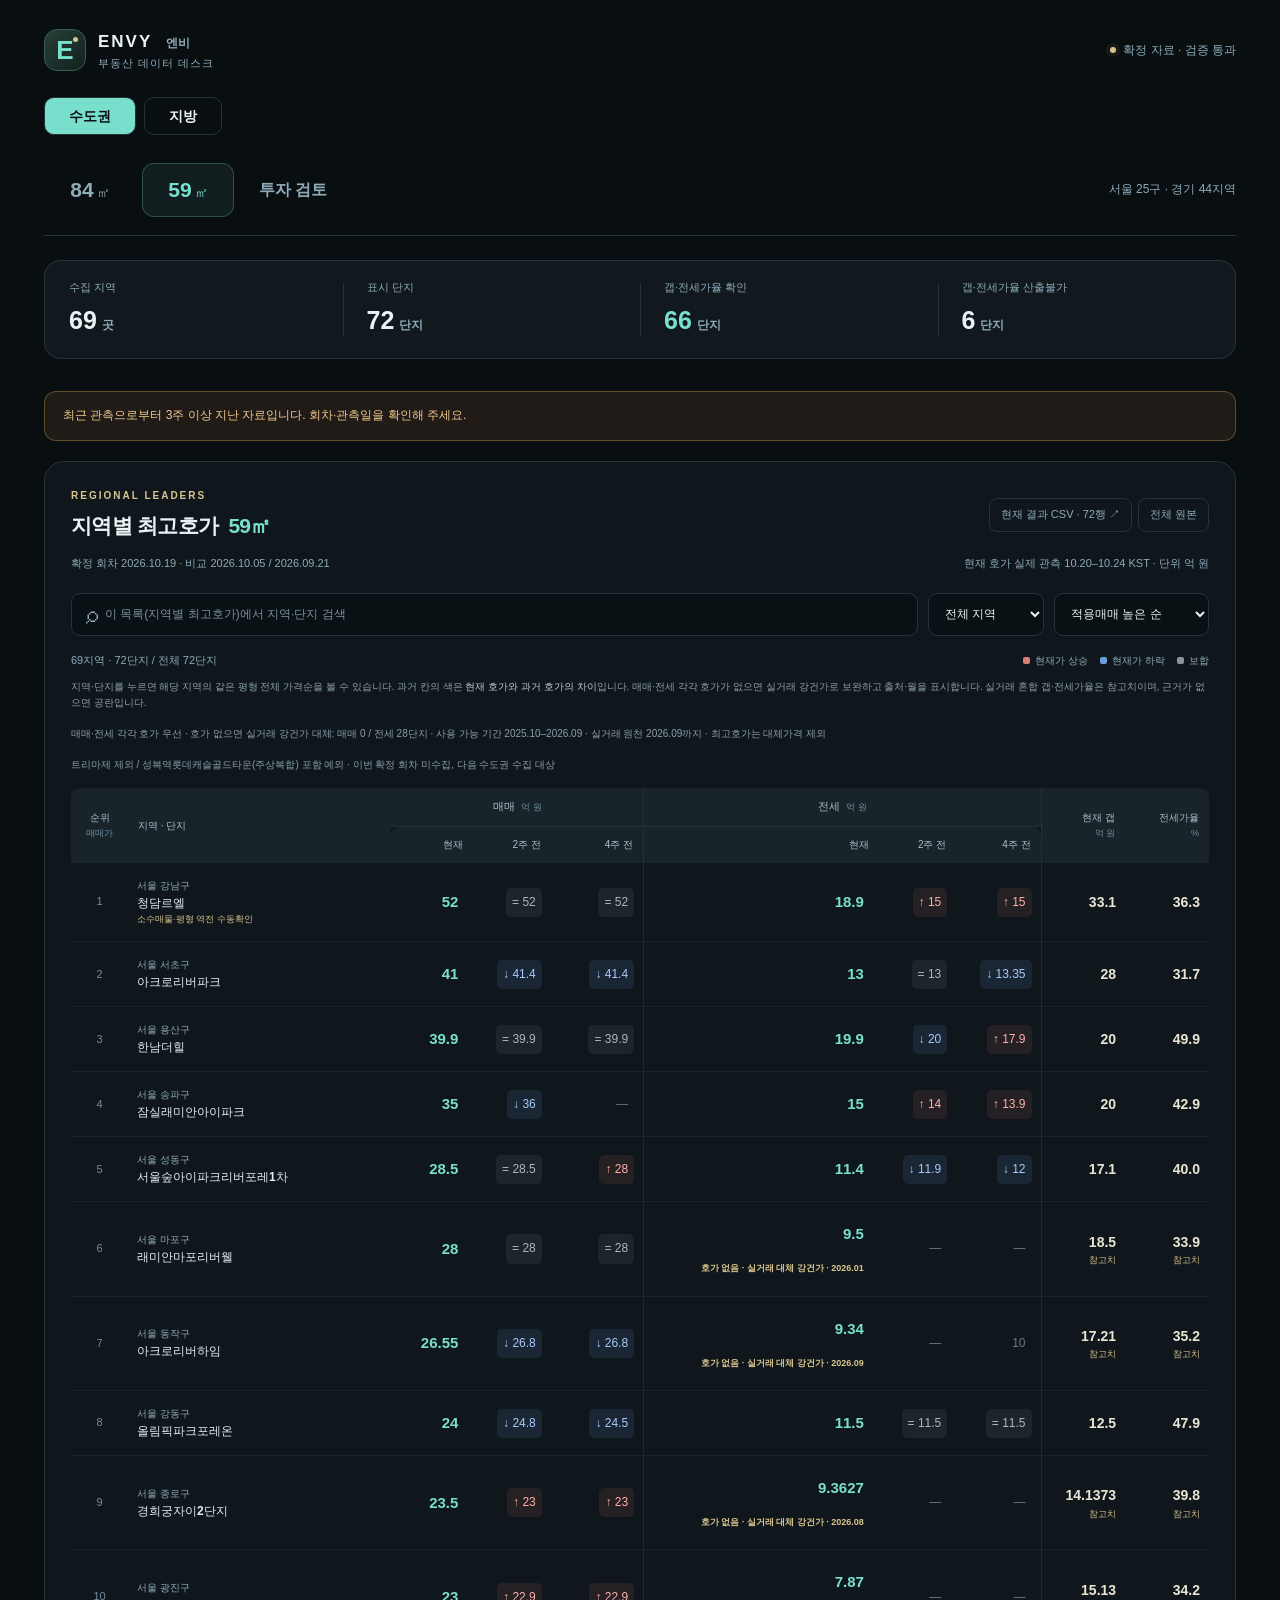
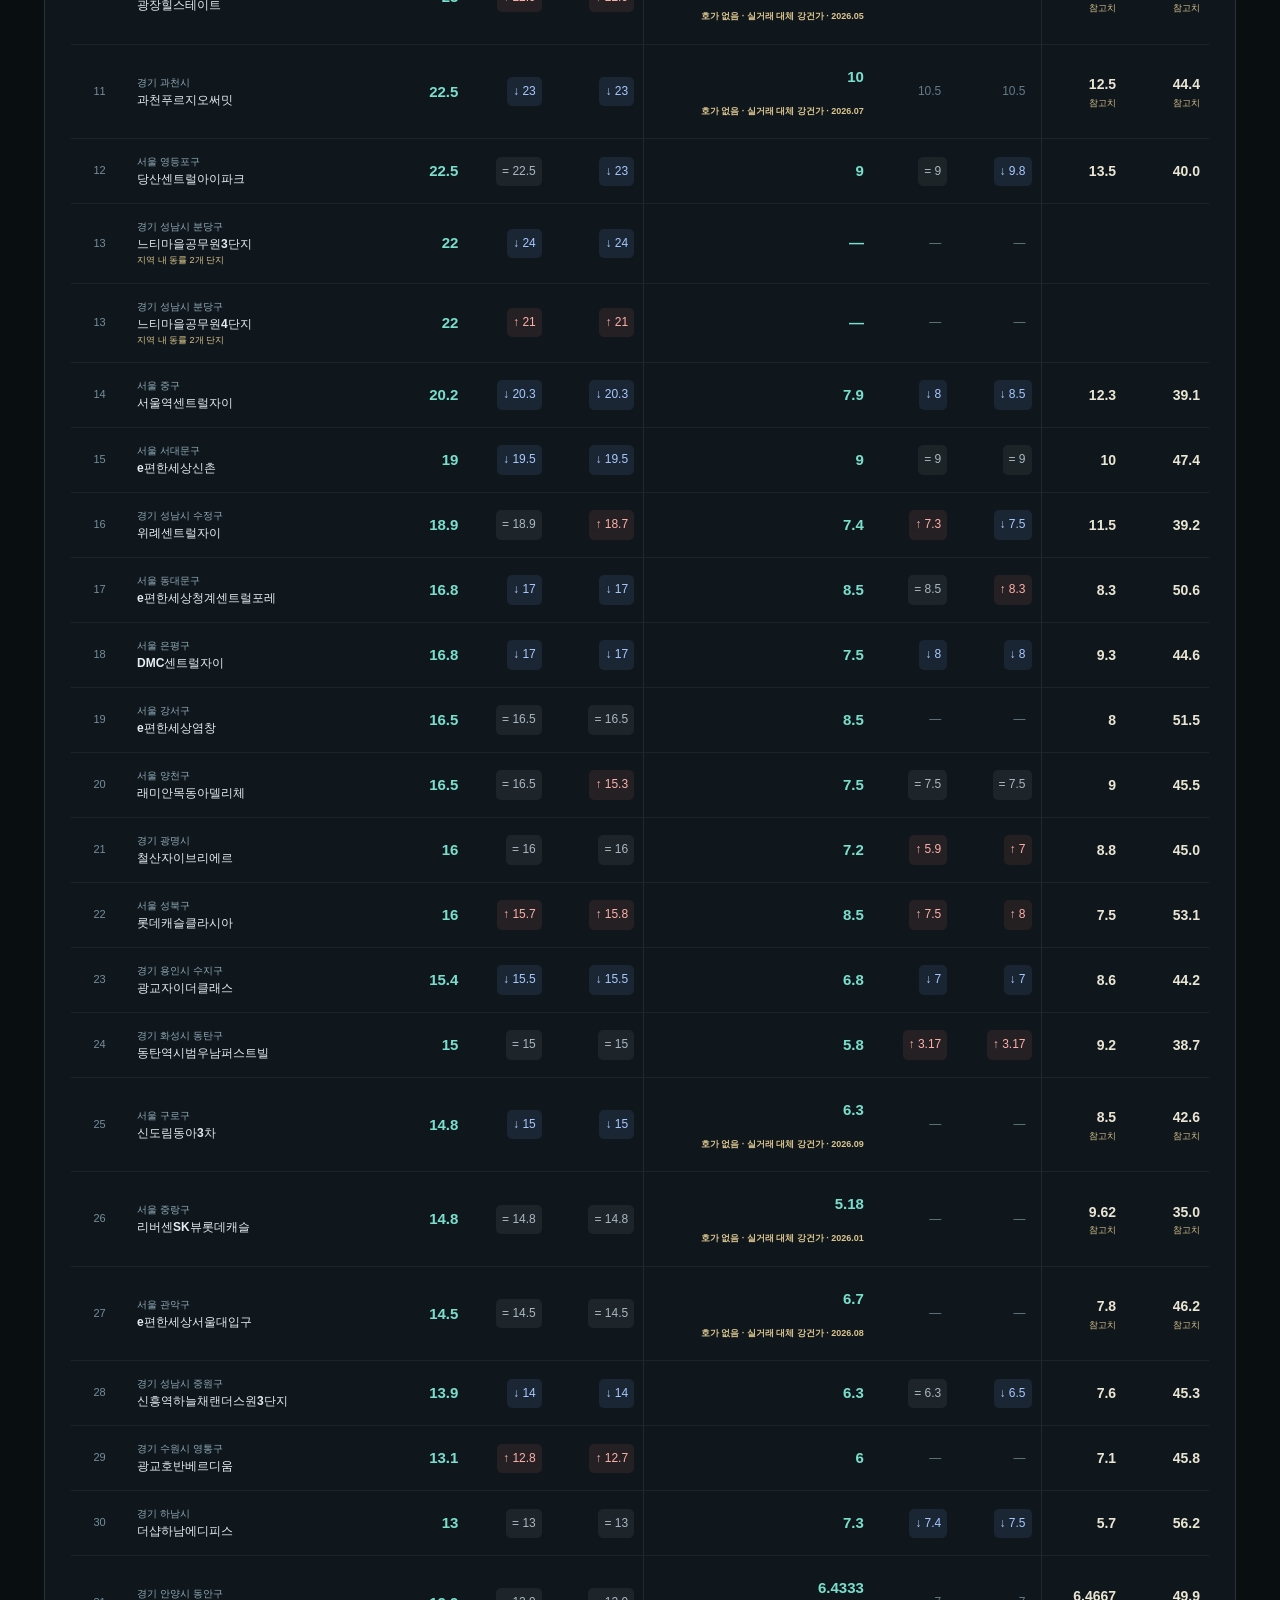
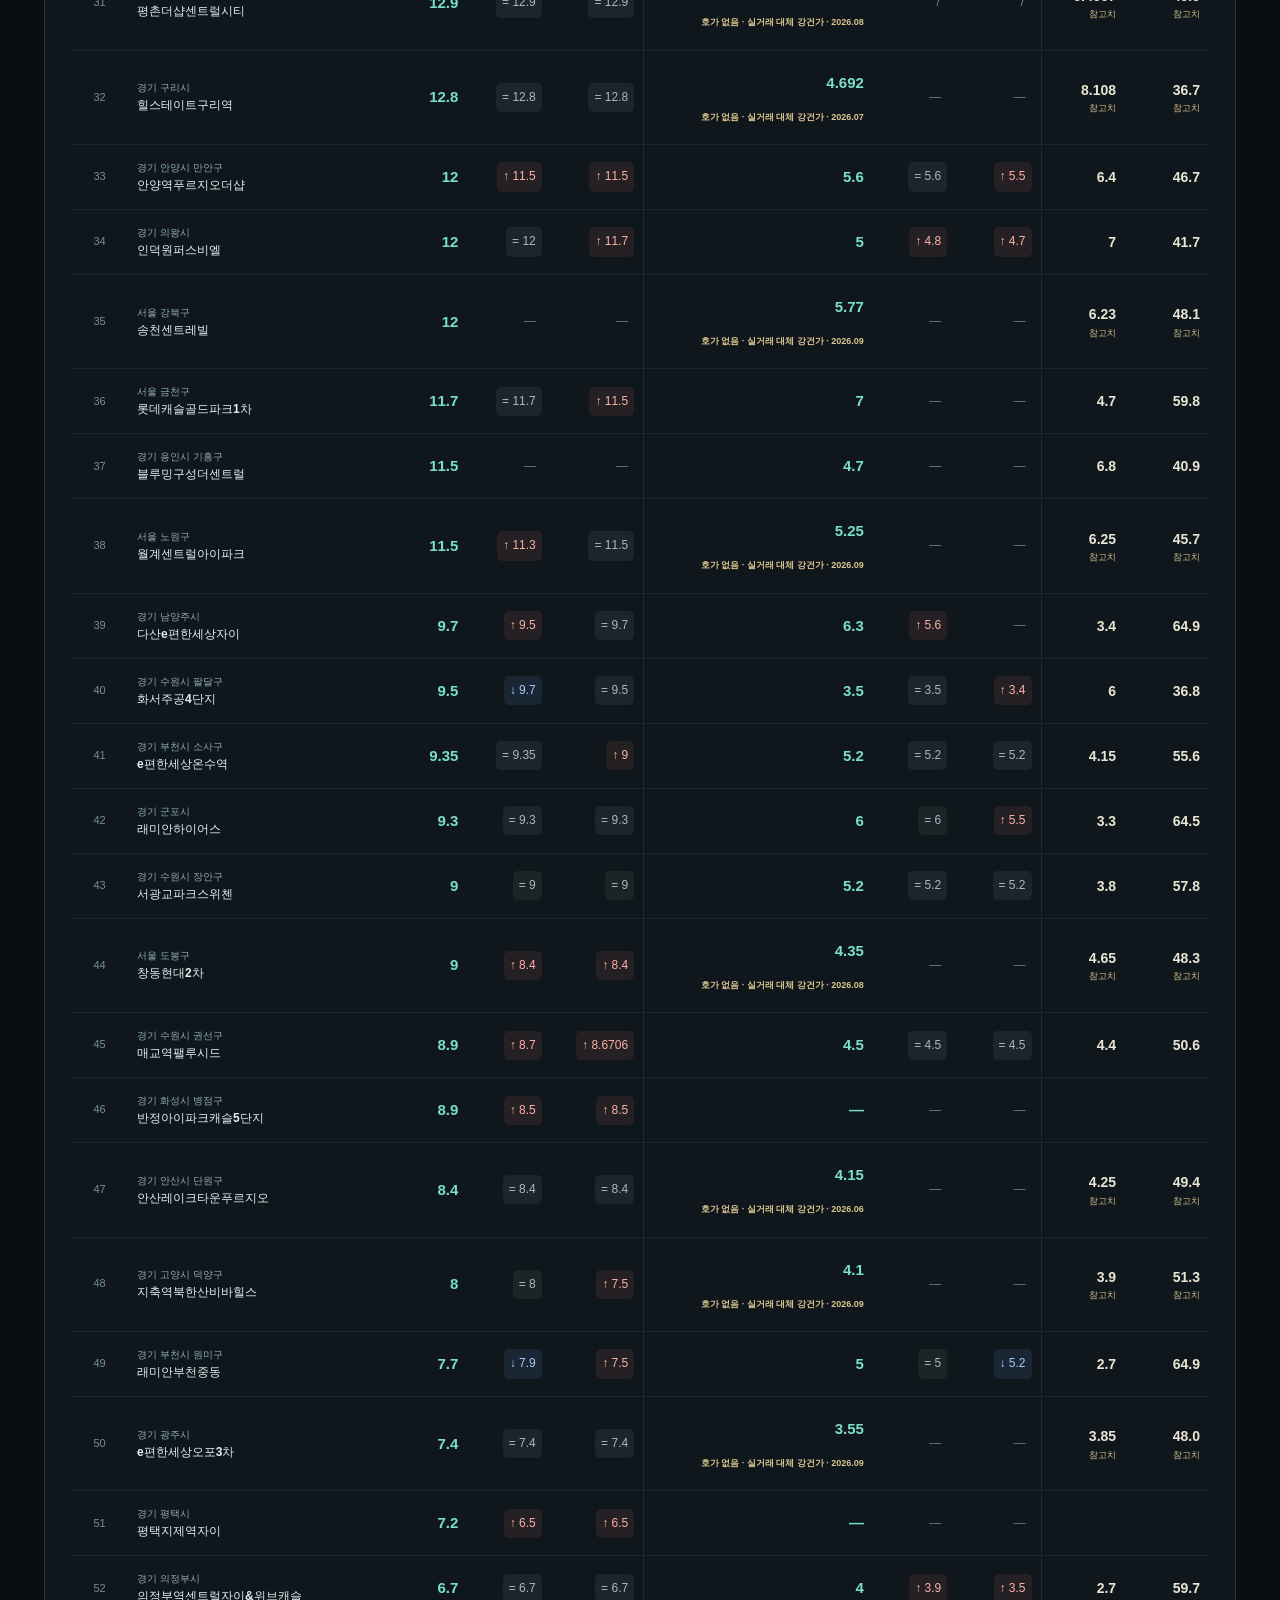
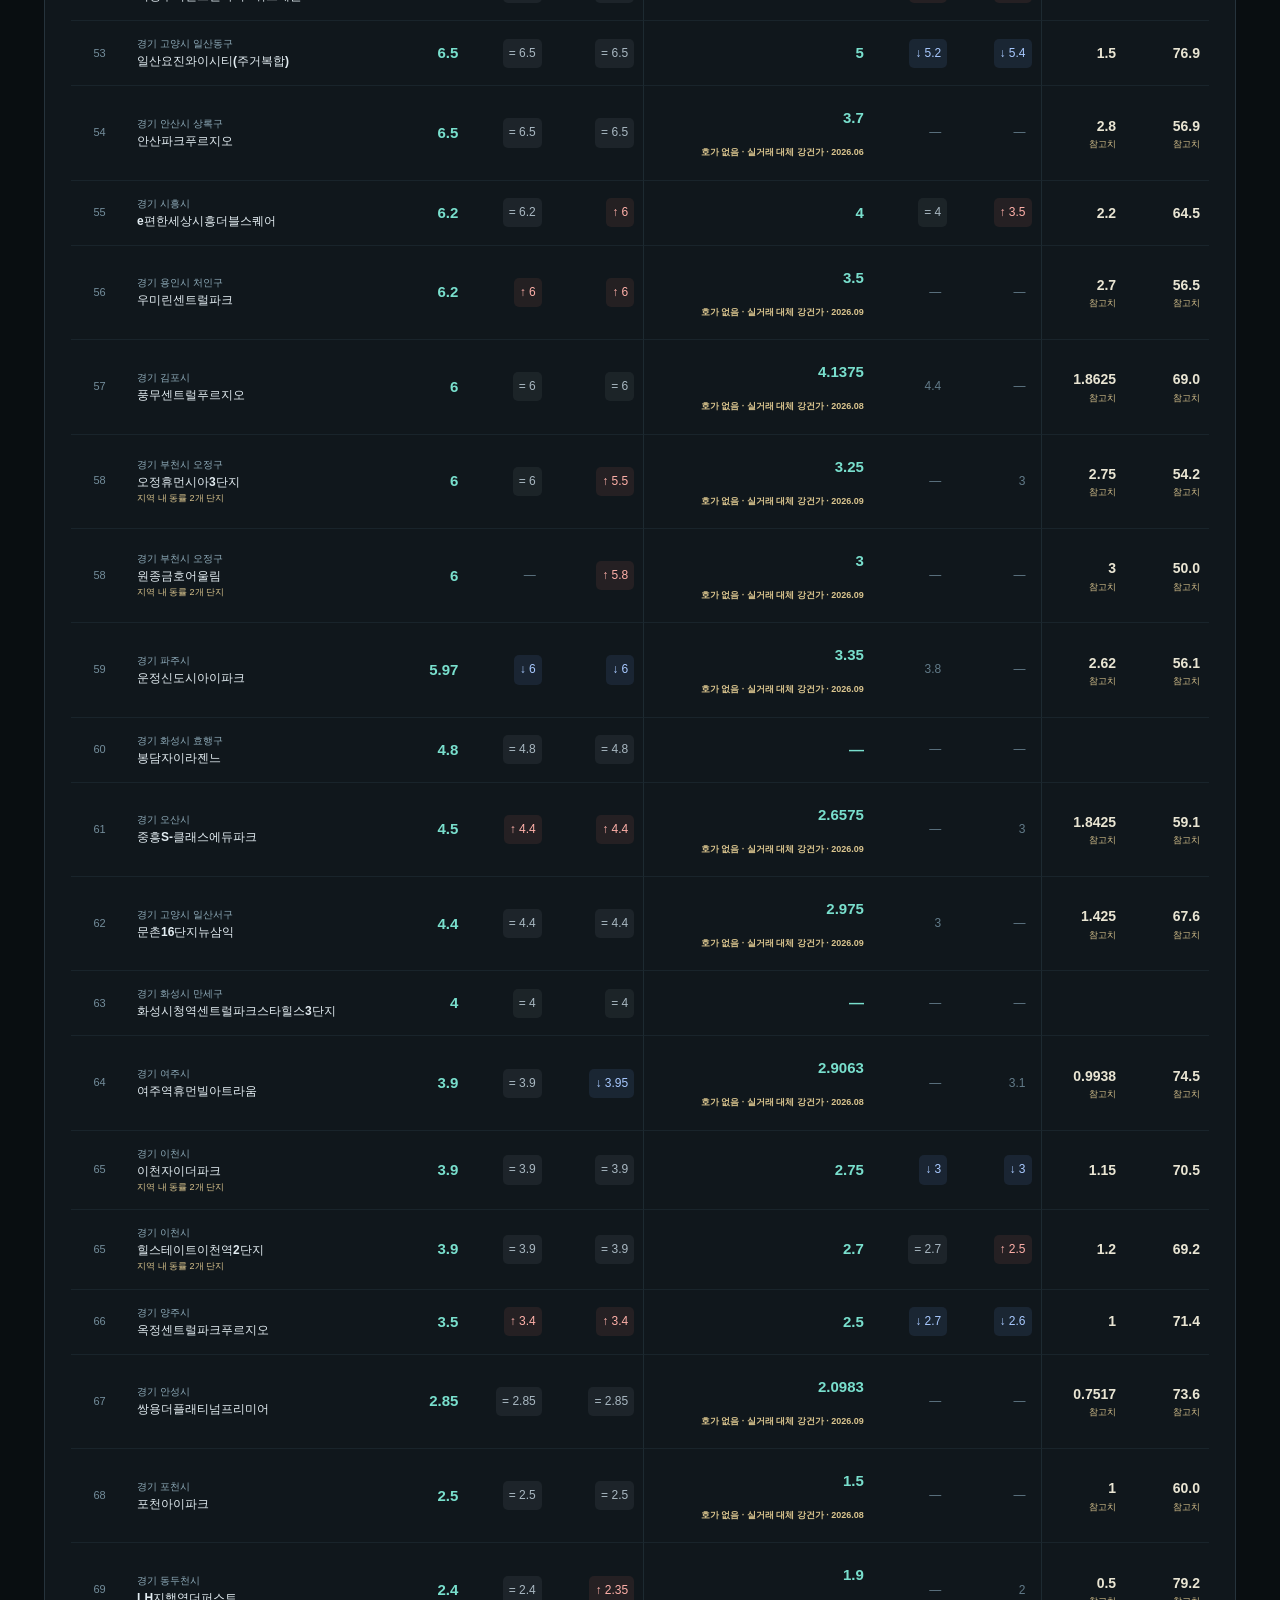
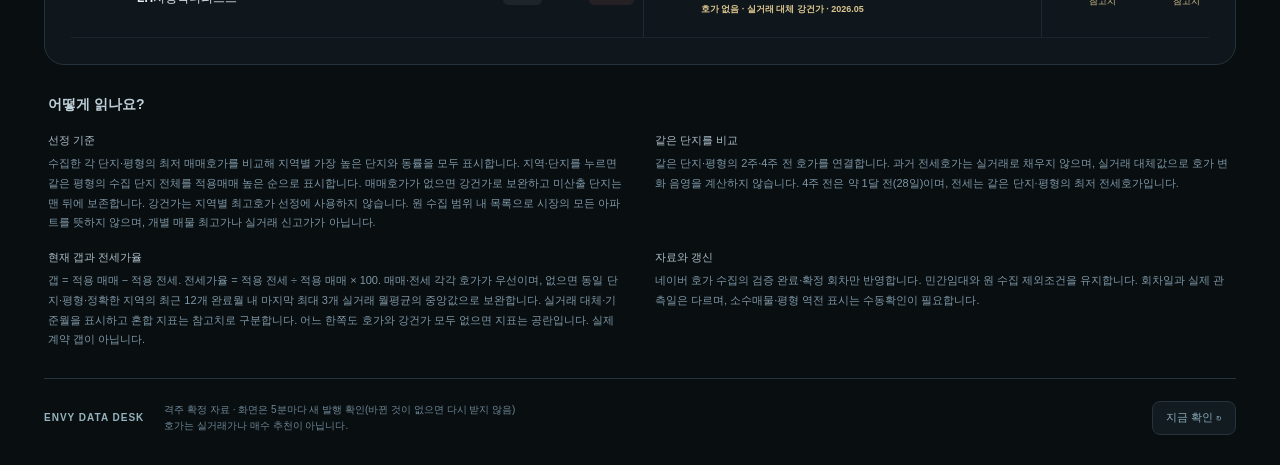
==== commit 93a6a32d: "Update verified capital quotes 20261019" ====
--- a/59/index.html
+++ b/59/index.html
@@ -1,5 +1,5 @@
 <!doctype html>
-<html lang="ko"><head><meta charset="utf-8"><meta name="viewport" content="width=device-width,initial-scale=1"><meta name="theme-color" content="#090e11"><meta name="description" content="엔비의 서울·경기 69지역 최고호가 아파트. 매매·전세·호가갭·전세가율을 평형별로 확인합니다."><title>엔비 · 59㎡ 최고호가 대시보드</title><link rel="stylesheet" href="../static/site.css?v=0a8c5f7900fd"><script defer src="../static/app.js?v=e56a2e712844"></script></head>
+<html lang="ko"><head><meta charset="utf-8"><meta name="viewport" content="width=device-width,initial-scale=1"><meta name="theme-color" content="#090e11"><meta name="description" content="엔비의 서울·경기 69지역 최고호가 아파트. 매매·전세·호가갭·전세가율을 평형별로 확인합니다."><title>엔비 · 59㎡ 최고호가 대시보드</title><link rel="stylesheet" href="../static/site.css?v=539b951ebf6d"><script defer src="../static/app.js?v=f68f5261d97c"></script></head>
 <body data-area="59" data-lane="capital">
 <div class="shell">
 <header class="topbar"><a class="brand" href="../84/" aria-label="엔비 대시보드 홈"><span class="brand-icon" aria-hidden="true">E<span></span></span><span><strong>ENVY <span class="brand-word">엔비</span></strong><small>부동산 데이터 데스크</small></span></a><div class="connection"><span class="status-dot"></span><span id="connection">검증 자료 확인 중</span></div></header>
@@ -11,15 +11,15 @@
 <section class="summary" aria-label="데이터 범위"><div><span>수집 지역</span><strong id="region-count">69<small>곳</small></strong></div><div><span>표시 단지</span><strong id="row-count">–</strong></div><div><span>갭·전세가율 확인</span><strong id="metric-count">–</strong></div><div><span>갭·전세가율 산출불가</span><strong id="missing-count">–</strong></div></section>
 <div id="error" role="alert" hidden></div>
 <section class="list-panel" aria-labelledby="list-title">
-<div class="section-heading"><div><p class="eyebrow">REGIONAL LEADERS</p><h2 id="list-title">지역별 최고호가 <span>59㎡</span></h2></div><a id="download-csv" class="download" href="../data/59.csv" download>CSV 내려받기 <span aria-hidden="true">↗</span></a></div>
+<div class="section-heading"><div><p class="eyebrow">REGIONAL LEADERS</p><h2 id="list-title">지역별 최고호가 <span>59㎡</span></h2></div><span class="downloads"><a id="download-csv" class="download" href="../data/59.csv" download>현재 결과 CSV <span aria-hidden="true">↗</span></a><a id="download-all" class="download" href="../data/59.csv" download>전체 원본</a></span></div>
 <div class="data-meta"><p id="round-label">회차 확인 중</p><p id="observed-label"></p></div>
 <div class="filters"><label class="search"><span aria-hidden="true">⌕</span><input id="search" type="search" autocomplete="off" placeholder="지역 또는 단지 검색" aria-label="지역 또는 단지 검색"></label><label><span class="sr-only">권역</span><select id="region"><option value="all">전체 지역</option><option value="서울">서울</option><option value="경기">경기</option></select></label><label><span class="sr-only">정렬</span><select id="sort"><option value="sale">적용매매 높은 순</option><option value="gap">갭 작은 순</option><option value="ratio">전세가율 높은 순</option></select></label></div>
 <div class="list-toolbar"><p id="result-count" aria-live="polite"></p><div class="legend"><span><i class="up"></i>현재가 상승</span><span><i class="down"></i>현재가 하락</span><span><i class="flat"></i>보합</span></div></div>
 <p class="table-help">지역·단지를 누르면 해당 지역의 같은 평형 전체 가격순을 볼 수 있습니다. 과거 칸의 색은 <strong>현재 호가와 과거 호가의 차이</strong>입니다. 매매·전세 각각 호가가 없으면 실거래 강건가로 보완하고 출처·월을 표시합니다. 실거래 혼합 갭·전세가율은 참고치이며, 근거가 없으면 공란입니다.</p><p id="coverage-notice" class="table-help" hidden></p><p id="history-notice" class="table-help" hidden></p><p id="rent-summary" class="table-help"></p><p id="collection-policy" class="table-help" hidden></p>
-<div class="desktop-table"><table id="quotes"><caption class="sr-only">59㎡ 지역별 최고호가 매매·전세 비교</caption><thead><tr><th rowspan="2" scope="col" class="rank">순위</th><th rowspan="2" scope="col" class="identity">지역 · 단지</th><th colspan="3" scope="colgroup">매매 <small>억 원</small></th><th colspan="3" scope="colgroup" class="divider">전세 <small>억 원</small></th><th rowspan="2" scope="col" class="divider">현재 갭<small>억 원</small></th><th rowspan="2" scope="col">전세가율<small>%</small></th></tr><tr><th scope="col">현재</th><th scope="col">2주 전</th><th scope="col">4주 전</th><th scope="col" class="divider">현재</th><th scope="col">2주 전</th><th scope="col">4주 전</th></tr></thead><tbody id="rows"></tbody></table></div>
+<div class="desktop-table"><table id="quotes"><caption class="sr-only">59㎡ 지역별 최고호가 매매·전세 비교</caption><thead><tr><th rowspan="2" scope="col" class="rank">순위<small>매매가</small></th><th rowspan="2" scope="col" class="identity">지역 · 단지</th><th colspan="3" scope="colgroup">매매 <small>억 원</small></th><th colspan="3" scope="colgroup" class="divider">전세 <small>억 원</small></th><th rowspan="2" scope="col" class="divider">현재 갭<small>억 원</small></th><th rowspan="2" scope="col">전세가율<small>%</small></th></tr><tr><th scope="col">현재</th><th scope="col">2주 전</th><th scope="col">4주 전</th><th scope="col" class="divider">현재</th><th scope="col">2주 전</th><th scope="col">4주 전</th></tr></thead><tbody id="rows"></tbody></table></div>
 <div id="mobile-cards" class="mobile-cards"></div><p id="no-results" hidden>일치하는 지역·단지가 없습니다. 검색어나 권역을 바꿔보세요.</p>
 </section>
 <section class="method"><h2>어떻게 읽나요?</h2><div><p><strong>선정 기준</strong>수집한 각 단지·평형의 최저 매매호가를 비교해 지역별 가장 높은 단지와 동률을 모두 표시합니다. 지역·단지를 누르면 같은 평형의 수집 단지 전체를 적용매매 높은 순으로 표시합니다. 매매호가가 없으면 강건가로 보완하고 미산출 단지는 맨 뒤에 보존합니다. 강건가는 지역별 최고호가 선정에 사용하지 않습니다. 원 수집 범위 내 목록으로 시장의 모든 아파트를 뜻하지 않으며, 개별 매물 최고가나 실거래 신고가가 아닙니다.</p><p><strong>같은 단지를 비교</strong>같은 단지·평형의 2주·4주 전 호가를 연결합니다. 과거 전세호가는 실거래로 채우지 않으며, 실거래 대체값으로 호가 변화 음영을 계산하지 않습니다. 4주 전은 약 1달 전(28일)이며, 전세는 같은 단지·평형의 최저 전세호가입니다.</p><p><strong>현재 갭과 전세가율</strong>갭 = 적용 매매 − 적용 전세. 전세가율 = 적용 전세 ÷ 적용 매매 × 100. 매매·전세 각각 호가가 우선이며, 없으면 동일 단지·평형·정확한 지역의 최근 12개 완료월 내 마지막 최대 3개 실거래 월평균의 중앙값으로 보완합니다. 실거래 대체·기준월을 표시하고 혼합 지표는 참고치로 구분합니다. 어느 한쪽도 호가와 강건가 모두 없으면 지표는 공란입니다. 실제 계약 갭이 아닙니다.</p><p><strong>자료와 갱신</strong>네이버 호가 수집의 검증 완료·확정 회차만 반영합니다. 민간임대와 원 수집 제외조건을 유지합니다. 회차일과 실제 관측일은 다르며, 소수매물·평형 역전 표시는 수동확인이 필요합니다.</p></div></section>
-</main><footer><span>ENVY DATA DESK</span><p>격주 확정 자료 · 화면은 5분마다 새 발행 확인<br>호가는 실거래가나 매수 추천이 아닙니다.</p><button id="refresh" type="button">지금 확인 ↻</button></footer>
+</main><footer><span>ENVY DATA DESK</span><p>격주 확정 자료 · 화면은 5분마다 새 발행 확인(바뀐 것이 없으면 다시 받지 않음)<br>호가는 실거래가나 매수 추천이 아닙니다.</p><button id="refresh" type="button" title="새 발행을 다시 받아 확인합니다. 새 호가를 수집하는 버튼이 아닙니다.">지금 확인 ↻</button></footer>
 </div><noscript>JavaScript를 켜면 검색과 정렬을 이용할 수 있습니다. <a href="../data/59.csv">전체 CSV</a>에서도 모든 값을 확인할 수 있습니다.</noscript>
 </body></html>
--- a/static/site.css
+++ b/static/site.css
@@ -18,3 +18,58 @@
 .inv-details{margin:14px 0 6px;font-size:11px;color:var(--muted)}.inv-details summary{cursor:pointer;min-height:44px;display:flex;align-items:center}.inv-details ul{margin:6px 0 0;padding-left:18px;columns:2;column-gap:28px}
 .inv-card .inv-card-line{margin:4px 0 8px;font-size:10px;color:var(--muted)}.inv-card .inv-status{margin-bottom:2px}.inv-empty{color:var(--muted);padding:20px 0}
 @media(max-width:760px){.area-nav a.invest-tab{font-size:14px;padding:9px 12px}.inv-summary strong{font-size:17px}.inv-tab{flex:1 1 0;min-width:0;padding:8px 10px}.inv-tab-label{font-size:13px}.inv-details ul{columns:1}.inv-card .current-grid small.inv-note{font-size:8px;overflow-wrap:anywhere}}
+/* investment review 2026-10-29: market timing panel, region links, focused complex */
+.inv-timing{margin:0 0 26px;padding:22px 24px;border:1px solid var(--line);border-radius:16px;background:#11191e}.inv-timing-head{display:flex;justify-content:space-between;align-items:flex-start;gap:12px}.inv-timing-head h2{margin:2px 0 0;font-size:19px}
+.inv-verdict{font-size:18px;padding:6px 14px;border-radius:10px;white-space:nowrap;font-weight:700}.inv-verdict.go{color:var(--accent);background:#79dfcd14}.inv-verdict.stop{color:var(--up);background:#ffb0a91a}.inv-verdict.wait{color:var(--gold);background:#d9c48e1a}
+.inv-timing-sub{margin:6px 0 14px;font-size:11px;color:var(--muted)}.inv-rules{display:grid;grid-template-columns:repeat(3,1fr);gap:10px}.inv-rules[data-count="2"]{grid-template-columns:repeat(2,1fr)}
+.inv-rule{min-width:0;padding:14px 16px;border:1px solid #273c4590;border-radius:12px;background:#18232b80}.inv-rule label{display:block;font-size:11px;color:var(--muted)}.inv-rule strong{display:block;font-size:24px;margin:4px 0 2px;font-weight:650;color:var(--ink);overflow-wrap:anywhere}.inv-rule small{display:block;font-size:10px;color:#9fb4bf}
+.inv-result{display:inline-block;margin-top:8px;font-size:11px;padding:2px 8px;border-radius:5px}.inv-result.pass{background:#79dfcd14;color:var(--accent)}.inv-result.fail{background:#ffb0a91a;color:var(--up)}.inv-result.info{background:#a8c9ff1a;color:var(--down)}.inv-timing .table-help{margin:12px 0 0}
+.inv-district-wrap{overflow-x:auto;margin-top:6px}.inv-district{width:100%;border-collapse:collapse;font-size:11px;color:#c9d6dd}.inv-district th,.inv-district td{padding:5px 8px;border-bottom:1px solid var(--line);text-align:left;white-space:nowrap;font-weight:400}.inv-district th{color:var(--muted)}.inv-district .num{text-align:right}.inv-district tr.hold td{color:#6f8794}
+a.inv-link{color:#e3edf2;text-decoration:none;border-bottom:1px dotted #79dfcd99}a.inv-link:hover,a.inv-link:focus-visible{color:var(--accent);border-bottom-color:var(--accent)}.inv-identity a.inv-name{display:inline}
+.inv-tab-flag{font-size:9px;color:#efa98e}.inv-ratio{display:block;font-size:9px;color:var(--muted);font-weight:400}.inv-district-note{display:block;font-size:9px;color:#c9d6dd}
+tr.is-focus td{background:#79dfcd1f}.unit-card.is-focus{background:#79dfcd12;border-radius:10px;box-shadow:0 0 0 1px #79dfcd66}.focus-badge{display:inline-block;margin-left:6px;font-size:9px;padding:1px 6px;border-radius:5px;background:#79dfcd24;color:var(--accent);vertical-align:middle}.invest-back{display:inline-block;margin-left:14px}
+@media(max-width:760px){.inv-timing{padding:16px 14px;border-radius:14px;margin-bottom:18px}.inv-timing-head{flex-wrap:wrap}.inv-timing-head h2{font-size:16px}.inv-verdict{font-size:15px;padding:5px 11px}.inv-rules,.inv-rules[data-count="2"]{grid-template-columns:1fr;gap:8px}.inv-rule{padding:11px 13px}.inv-rule strong{font-size:20px}.inv-district{font-size:10px}.inv-district th,.inv-district td{padding:4px 6px}.inv-tab-flag{font-size:8px}.invest-back{display:block;margin:6px 0 0}}
+@media(max-width:760px){.inv-tab{flex:1 1 28%;min-width:0}body[data-lane="local_major"] .inv-tab{flex-basis:40%}.inv-tab-label{white-space:nowrap}}@media(max-width:380px){.inv-tab-prefix{display:none}}
+/* investment review 2026-10-29 (2): timing charts and the local region list */
+.inv-charts{display:grid;gap:16px;margin-top:18px}.inv-figure{margin:0;padding:16px 18px 12px;border:1px solid #273c4590;border-radius:12px;background:#0f171c;min-width:0}
+.inv-figure figcaption strong{display:block;font-size:14px;color:var(--ink);font-weight:700}.inv-figure figcaption span{display:block;margin-top:3px;font-size:11px;color:var(--muted);line-height:1.6}
+.inv-figure-tools{display:flex;flex-wrap:wrap;align-items:center;gap:8px 16px;margin-top:10px}.inv-figure-tools .inv-legend{margin:0}
+.inv-legend{display:flex;flex-wrap:wrap;gap:6px 14px;margin:10px 0 2px;font-size:10px;color:#9fb4bf}.inv-legend span{white-space:nowrap}
+.inv-legend i{display:inline-block;width:14px;height:3px;border-radius:2px;margin-right:5px;vertical-align:middle}.inv-legend i.box{width:10px;height:10px;border-radius:2px}
+.inv-legend i.t1{background:#cde2fb}.inv-legend i.t2{background:#9ec5f4}.inv-legend i.t3{background:#6da7ec}.inv-legend i.t4{background:#3987e5}.inv-legend i.t5{background:#256abf}
+.inv-legend i.go{background:#79dfcd33;border:1px solid #79dfcd66}.inv-legend i.wait{background:#d9c48e3d;border:1px solid #d9c48e80}.inv-legend i.stop{background:#ffb0a93d;border:1px solid #ffb0a980}
+.inv-legend i.in{background:#d7e3ea}.inv-legend i.out{background:#4e5f68}
+.inv-chart{position:relative;width:100%;min-width:0;margin-top:6px}.inv-svg{display:block;max-width:100%;overflow:visible;touch-action:pan-y}
+.inv-svg .wash.go{fill:#79dfcd;fill-opacity:.07}.inv-svg .wash.wait{fill:#d9c48e;fill-opacity:.12}.inv-svg .wash.stop{fill:#ffb0a9;fill-opacity:.13}
+.inv-svg .grid{stroke:#1f2b32;stroke-width:1}.inv-svg .axis{stroke:#34444d;stroke-width:1}.inv-svg .zero{stroke:#7f99a7;stroke-width:1}
+.inv-svg text{font-family:inherit}.inv-svg .tick{fill:#7f99a7;font-size:10px}
+.inv-svg .tier{fill:none;stroke-width:2;stroke-linejoin:round;stroke-linecap:round}.inv-svg .end-dot{fill:#d7e3ea;stroke:#0f171c;stroke-width:2}.inv-svg .tier-dot{stroke:#0f171c;stroke-width:2}
+.inv-svg .end-label{fill:#dfe8ec;font-size:10.5px;font-weight:600}.inv-svg .band-name{fill:#c9d6dd;font-size:10.5px;font-weight:700}.inv-svg .band-period{fill:#8eabb9;font-size:9px}
+.inv-svg .now{stroke:#ffb0a9;stroke-width:1;stroke-dasharray:2 3}.inv-svg .now-label{fill:#ffb0a9;font-size:10.5px;font-weight:700}
+.inv-svg .sig{fill:none;stroke:#d7e3ea;stroke-width:1.7;stroke-linejoin:round;stroke-linecap:round}.inv-svg .thr{stroke:#9fb4bf;stroke-width:1;stroke-dasharray:4 3}.inv-svg .thr-label{fill:#9fb4bf;font-size:9.5px}
+.inv-svg .bar-in{fill:#d7e3ea}.inv-svg .bar-out{fill:#4e5f68}.inv-svg .seg-label{fill:#eaf2f5;font-size:10px;font-weight:700}.inv-svg .note{fill:#7f99a7;font-size:9.5px}
+.inv-svg .guide{stroke:#eaf2f599;stroke-width:1}.inv-svg .hit{fill:transparent;cursor:crosshair}
+.inv-tip{position:absolute;z-index:3;pointer-events:none;padding:7px 9px;border-radius:8px;background:#0b1114f2;border:1px solid #34444d;font-size:11px;line-height:1.55;color:#dfe8ec;white-space:nowrap;box-shadow:0 6px 18px #0009}
+.inv-tip strong{display:block;font-size:11px}.inv-tip span{display:block;color:#b9c8d0}
+.inv-seg{display:inline-flex;gap:4px}.inv-seg button{min-height:34px;min-width:52px;padding:4px 12px;border-radius:8px;border:1px solid var(--line);background:#0f171c;color:var(--muted);font-size:12px;cursor:pointer}
+.inv-seg button[aria-pressed="true"]{border-color:#79dfcd80;color:var(--ink);background:#79dfcd14}
+.inv-chart-note{margin:8px 0 0;font-size:10px;color:#7e98a7;line-height:1.7}.inv-chart-hold{margin:12px 0 0;font-size:11px;color:var(--gold)}
+.inv-rule .inv-sub{margin:0 0 2px;color:#7e98a7}.inv-rule .inv-chart-mini{margin-top:10px}
+.inv-regions{margin-top:16px;padding:14px 16px;border:1px solid #273c4590;border-radius:12px;background:#0f171c}.inv-regions-head strong{display:block;font-size:15px;color:var(--accent)}.inv-regions-head span{display:block;margin-top:3px;font-size:11px;color:var(--muted)}
+.inv-region-groups{display:grid;gap:7px;margin-top:12px}.inv-region-group{display:grid;grid-template-columns:62px 1fr;gap:10px;align-items:baseline}
+.inv-prov{font-size:11px;font-weight:700;color:#c9d6dd;white-space:nowrap}.inv-region-names{display:flex;flex-wrap:wrap;gap:4px 6px}
+.inv-region{display:inline-block;padding:2px 8px;border-radius:6px;background:#79dfcd12;border:1px solid #79dfcd33;font-size:12px;line-height:1.6;color:#e3edf2}
+a.inv-region.inv-link{border-bottom:1px solid #79dfcd33;text-decoration:none}a.inv-region.inv-link:hover,a.inv-region.inv-link:focus-visible{border-color:var(--accent);color:var(--accent)}
+.inv-regions .inv-details ul{columns:2}
+@media(max-width:760px){.inv-figure{padding:12px 10px 10px}.inv-figure figcaption strong{font-size:13px}.inv-seg button{min-width:46px;padding:4px 8px}.inv-region-group{grid-template-columns:1fr;gap:4px}.inv-region{font-size:11px;padding:2px 7px}.inv-regions{padding:12px}.inv-regions .inv-details ul{columns:1}}
+.inv-svg .seg-label.small{font-size:9px}
+.inv-legend em{font-style:normal}
+/* 2026-10-29 (3): view filters, state chips, budget overrun, substitute/estimated chart months, chart read-out, list downloads and full search */
+.inv-filters{display:flex;flex-wrap:wrap;align-items:center;gap:8px 16px;margin:4px 0 10px}.inv-check{display:inline-flex;align-items:center;gap:6px;font-size:12px;color:#b9c8d0;cursor:pointer}.inv-check input{width:16px;height:16px;accent-color:#79dfcd;margin:0}.inv-seg button:disabled{opacity:.45;cursor:not-allowed}
+.inv-states{display:flex;flex-wrap:wrap;gap:6px;margin:0 0 6px}.inv-state{display:inline-flex;align-items:baseline;gap:6px;font-size:11px;padding:3px 9px;border-radius:6px;border:1px solid var(--line);background:#0f171c;color:#c9d6dd}.inv-state em{font-style:normal;font-size:10px;color:var(--muted)}.inv-state.ok>span{color:var(--accent)}.inv-state.bad>span{color:var(--up)}.inv-count{font-size:11px;color:var(--muted);margin:0 0 10px}
+.inv-over{display:block;font-size:9px;color:var(--up);font-weight:400;white-space:normal;margin-top:3px}
+.inv-svg .est{fill:#8eabb9;fill-opacity:.1}.inv-svg .sig-est{stroke-dasharray:3 3;stroke-opacity:.75}.inv-svg .est-label{fill:#9fb4bf;font-size:9px}
+.inv-readout{margin:4px 0 0;font-size:11px;color:#b9c8d0;min-height:1.6em;line-height:1.6;overflow-wrap:anywhere}.inv-chart:focus-visible{outline:2px solid var(--accent);outline-offset:3px;border-radius:6px}
+@media(max-width:560px){.inv-tip{display:none!important}}
+.downloads{display:inline-flex;gap:6px;flex-wrap:wrap;justify-content:flex-end}.full-search{text-align:center;padding:0 8px 30px}.full-search-button{border:1px solid var(--accent);border-radius:9px;background:#79dfcd14;color:var(--accent);padding:9px 16px;font-size:12px}.full-search-list{list-style:none;margin:8px auto 0;padding:0;max-width:560px;text-align:left;columns:2;column-gap:24px;font-size:12px}.full-search-list li{padding:3px 0;break-inside:avoid}.full-search-list a{color:var(--accent)}.focus-missing{color:var(--gold)!important}
+@media(max-width:760px){.full-search-list{columns:1}.inv-filters{gap:8px 12px}.inv-check{font-size:11px}.downloads .download{padding:6px 9px}}
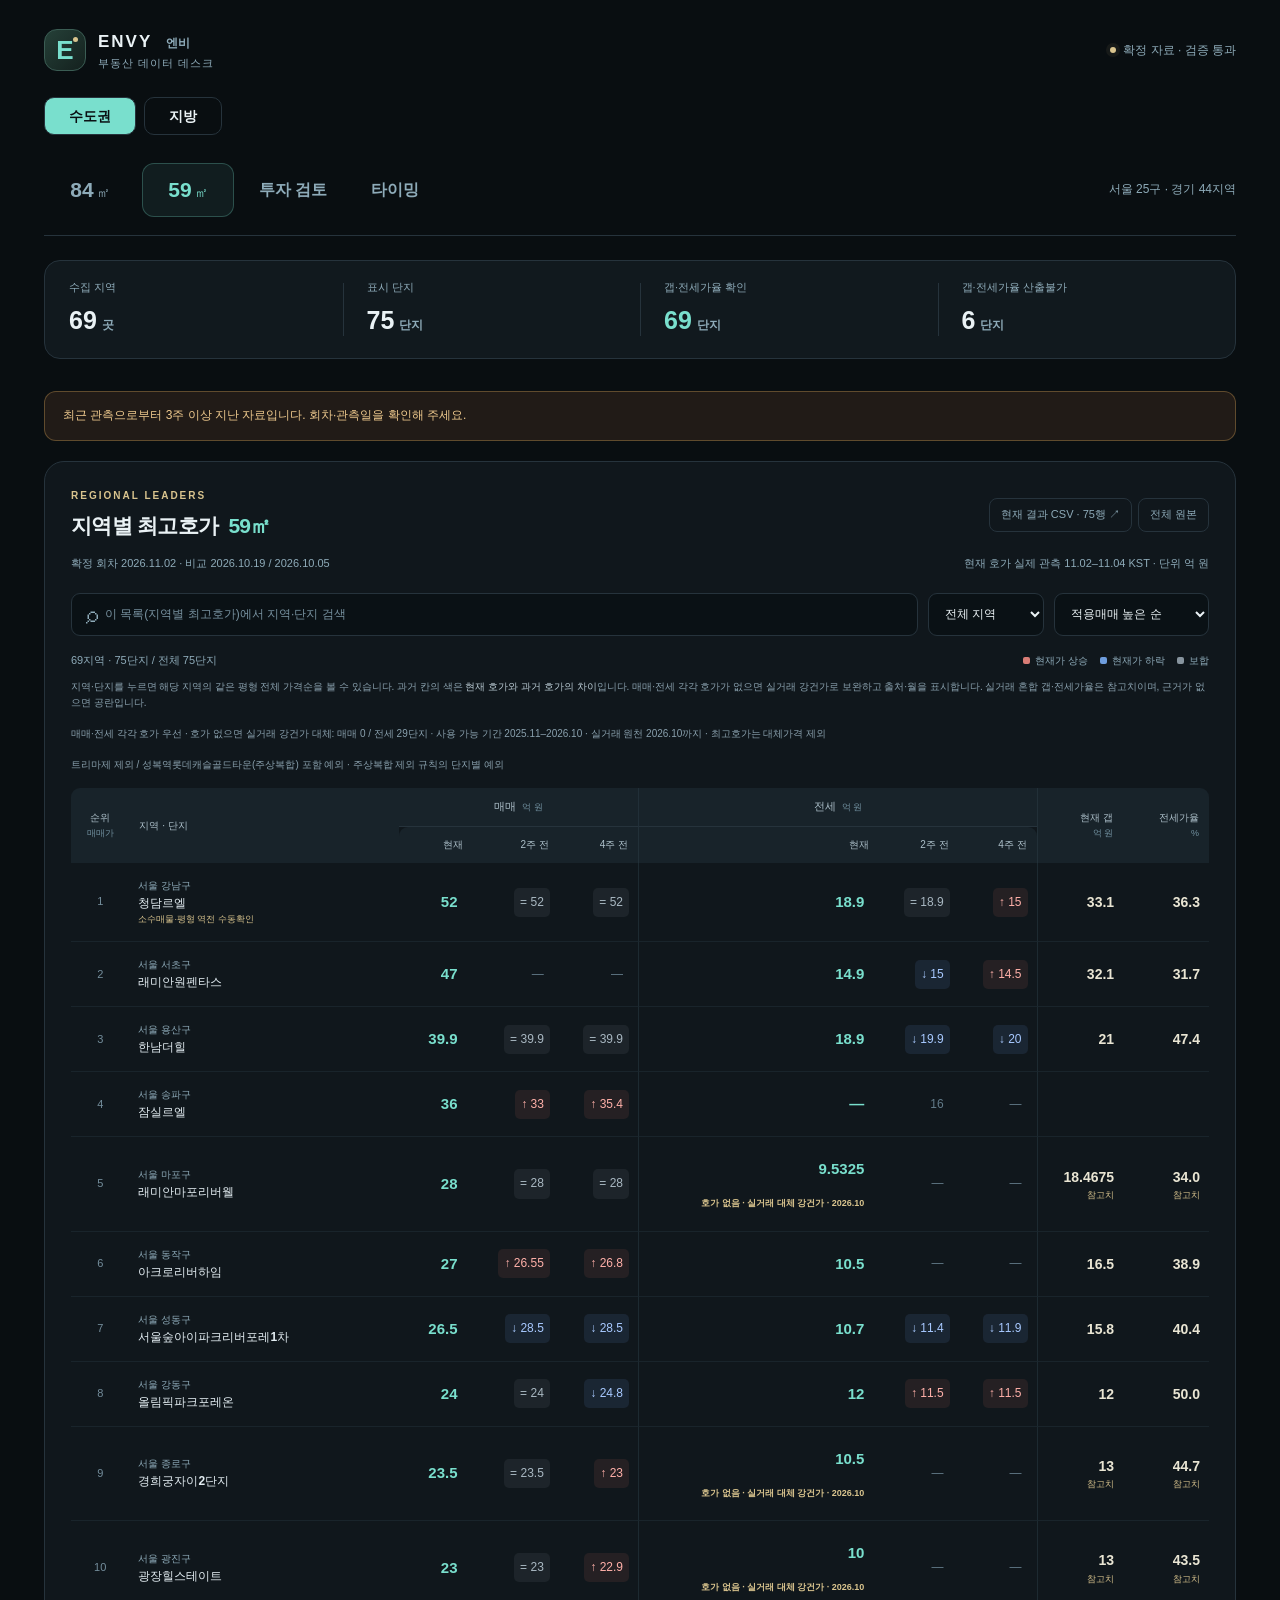
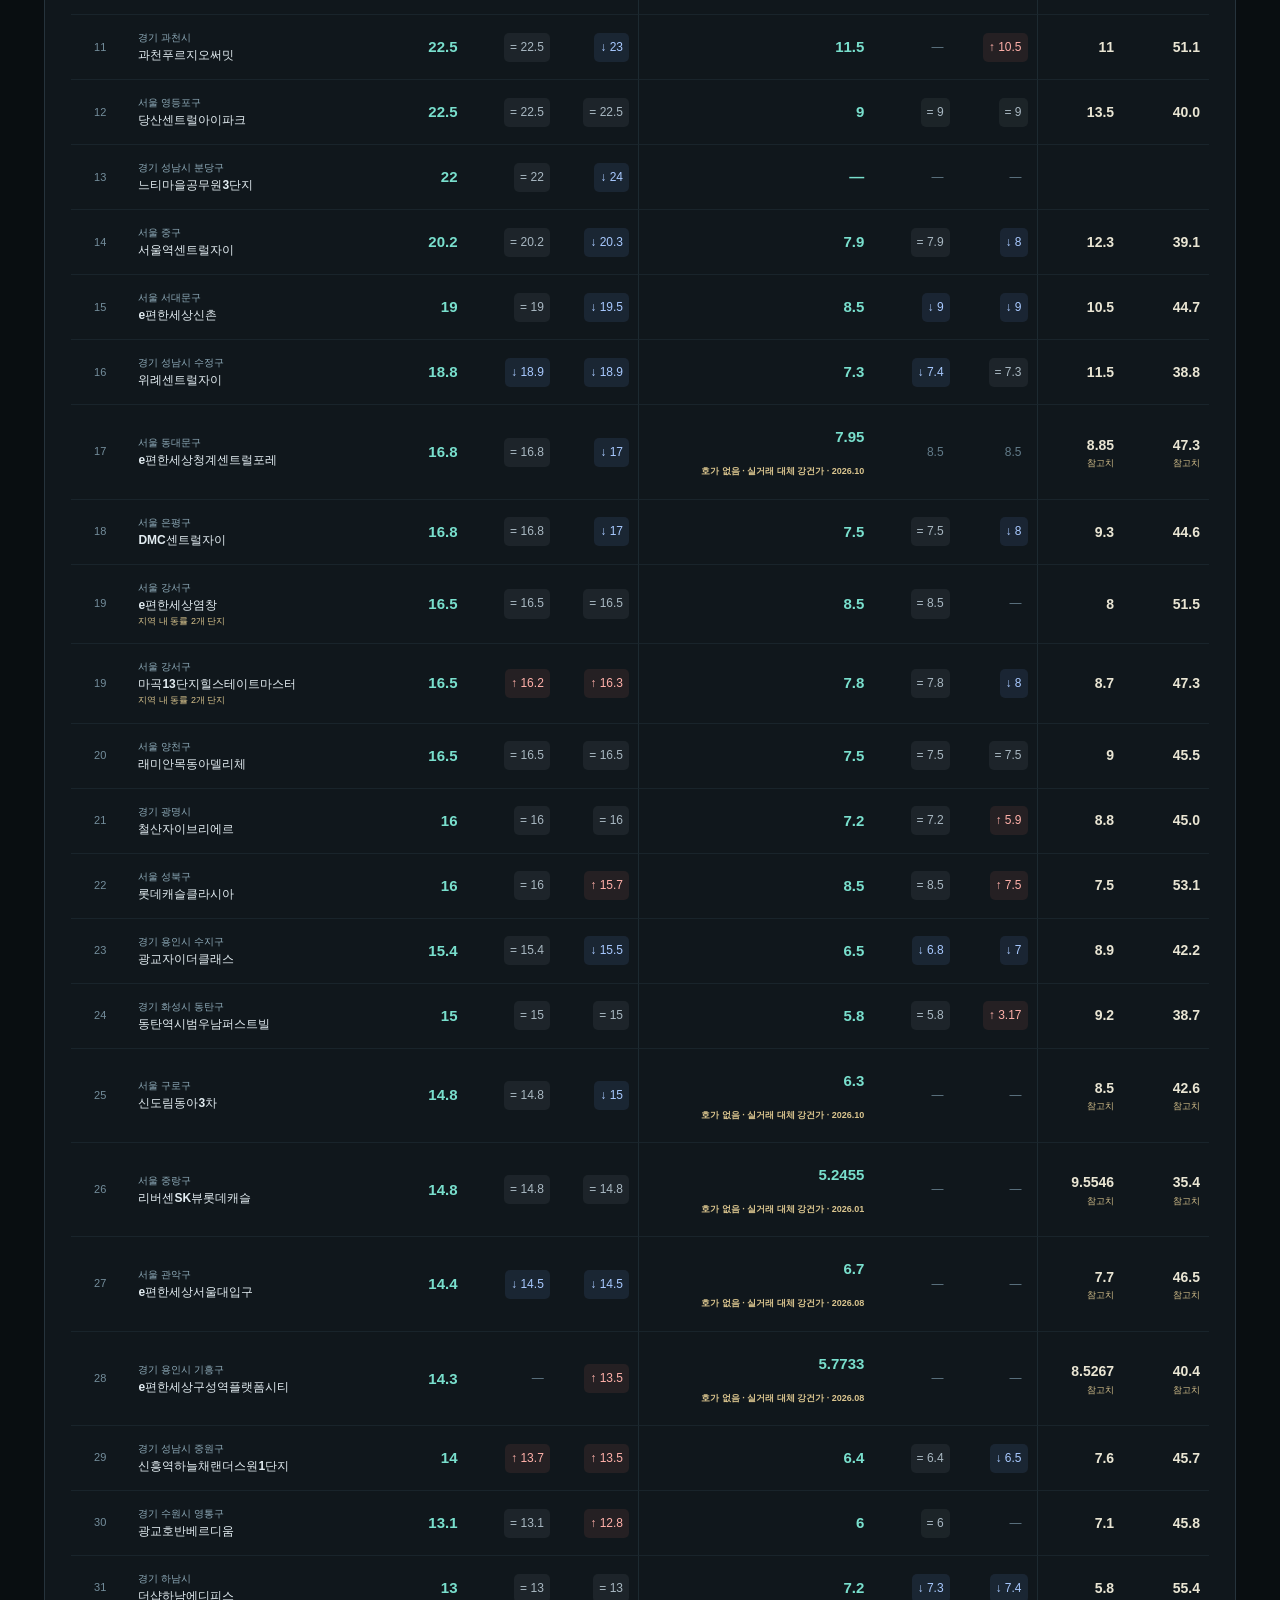
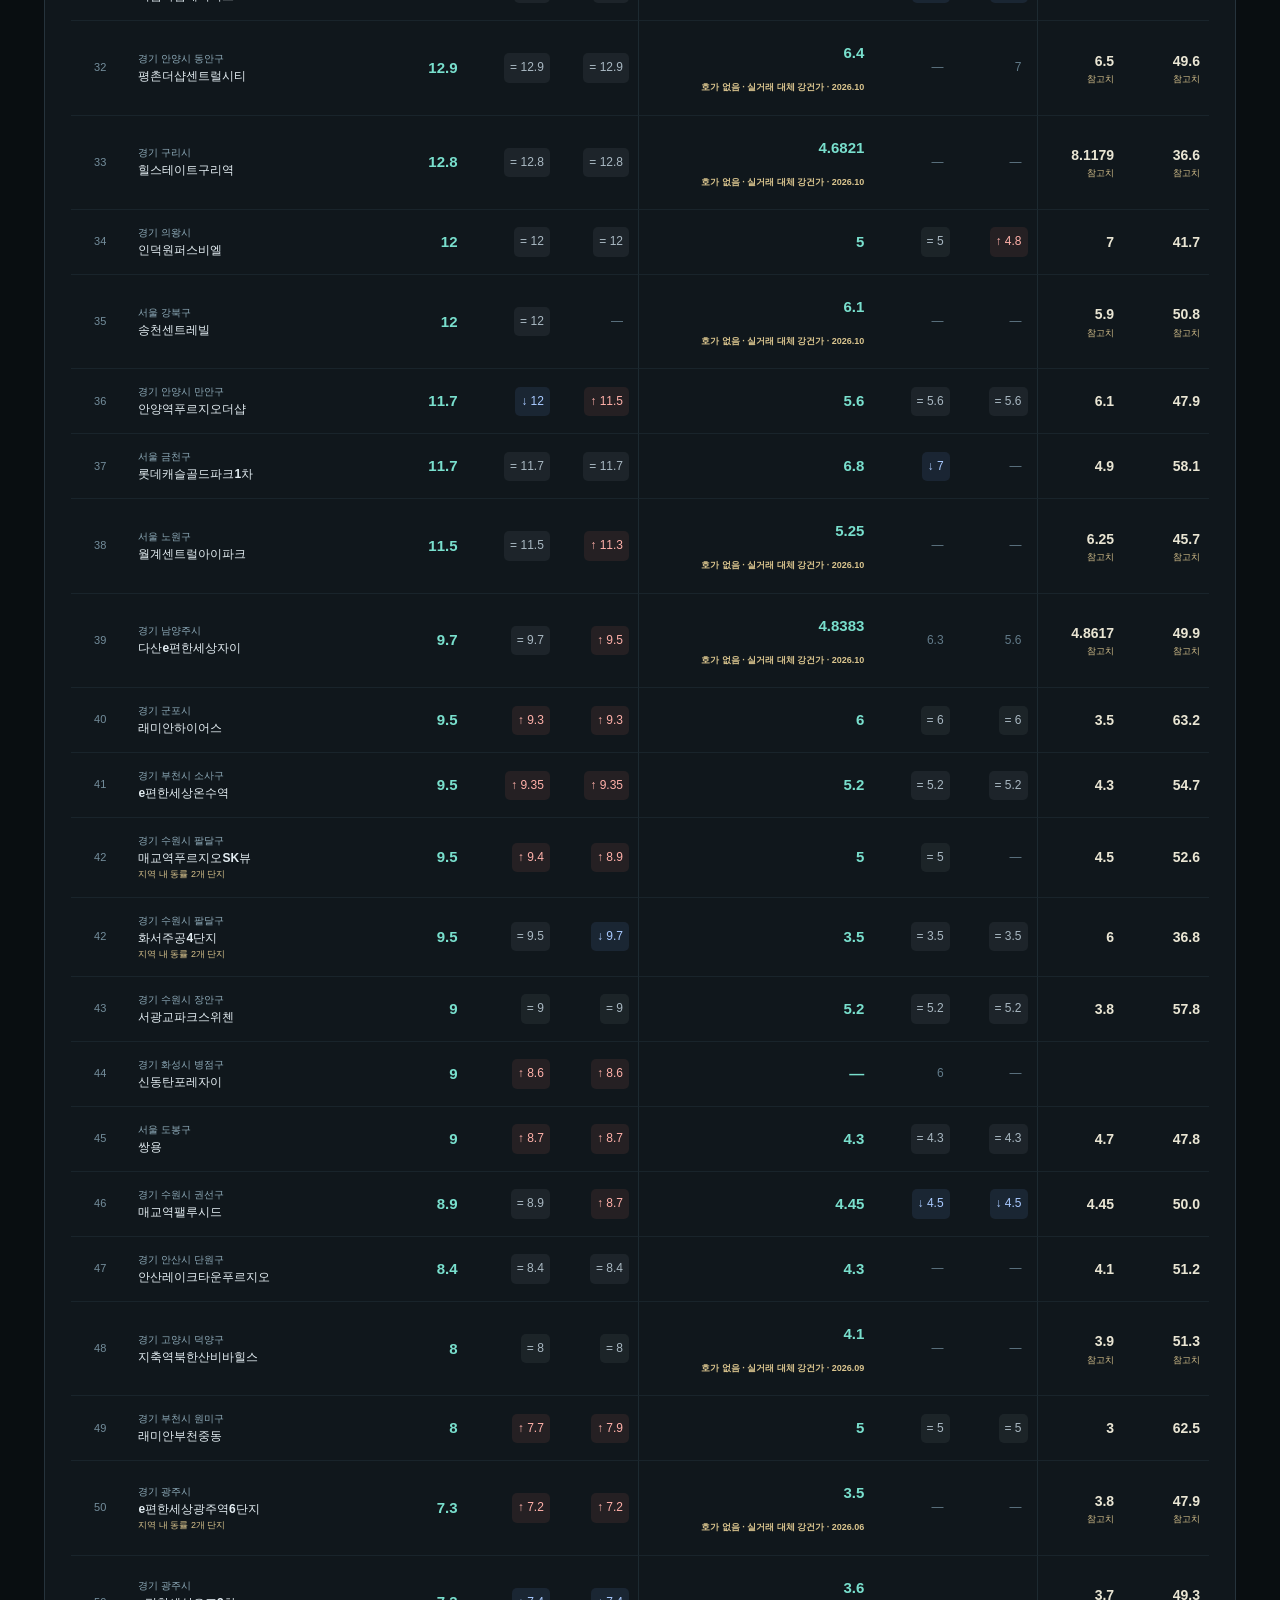
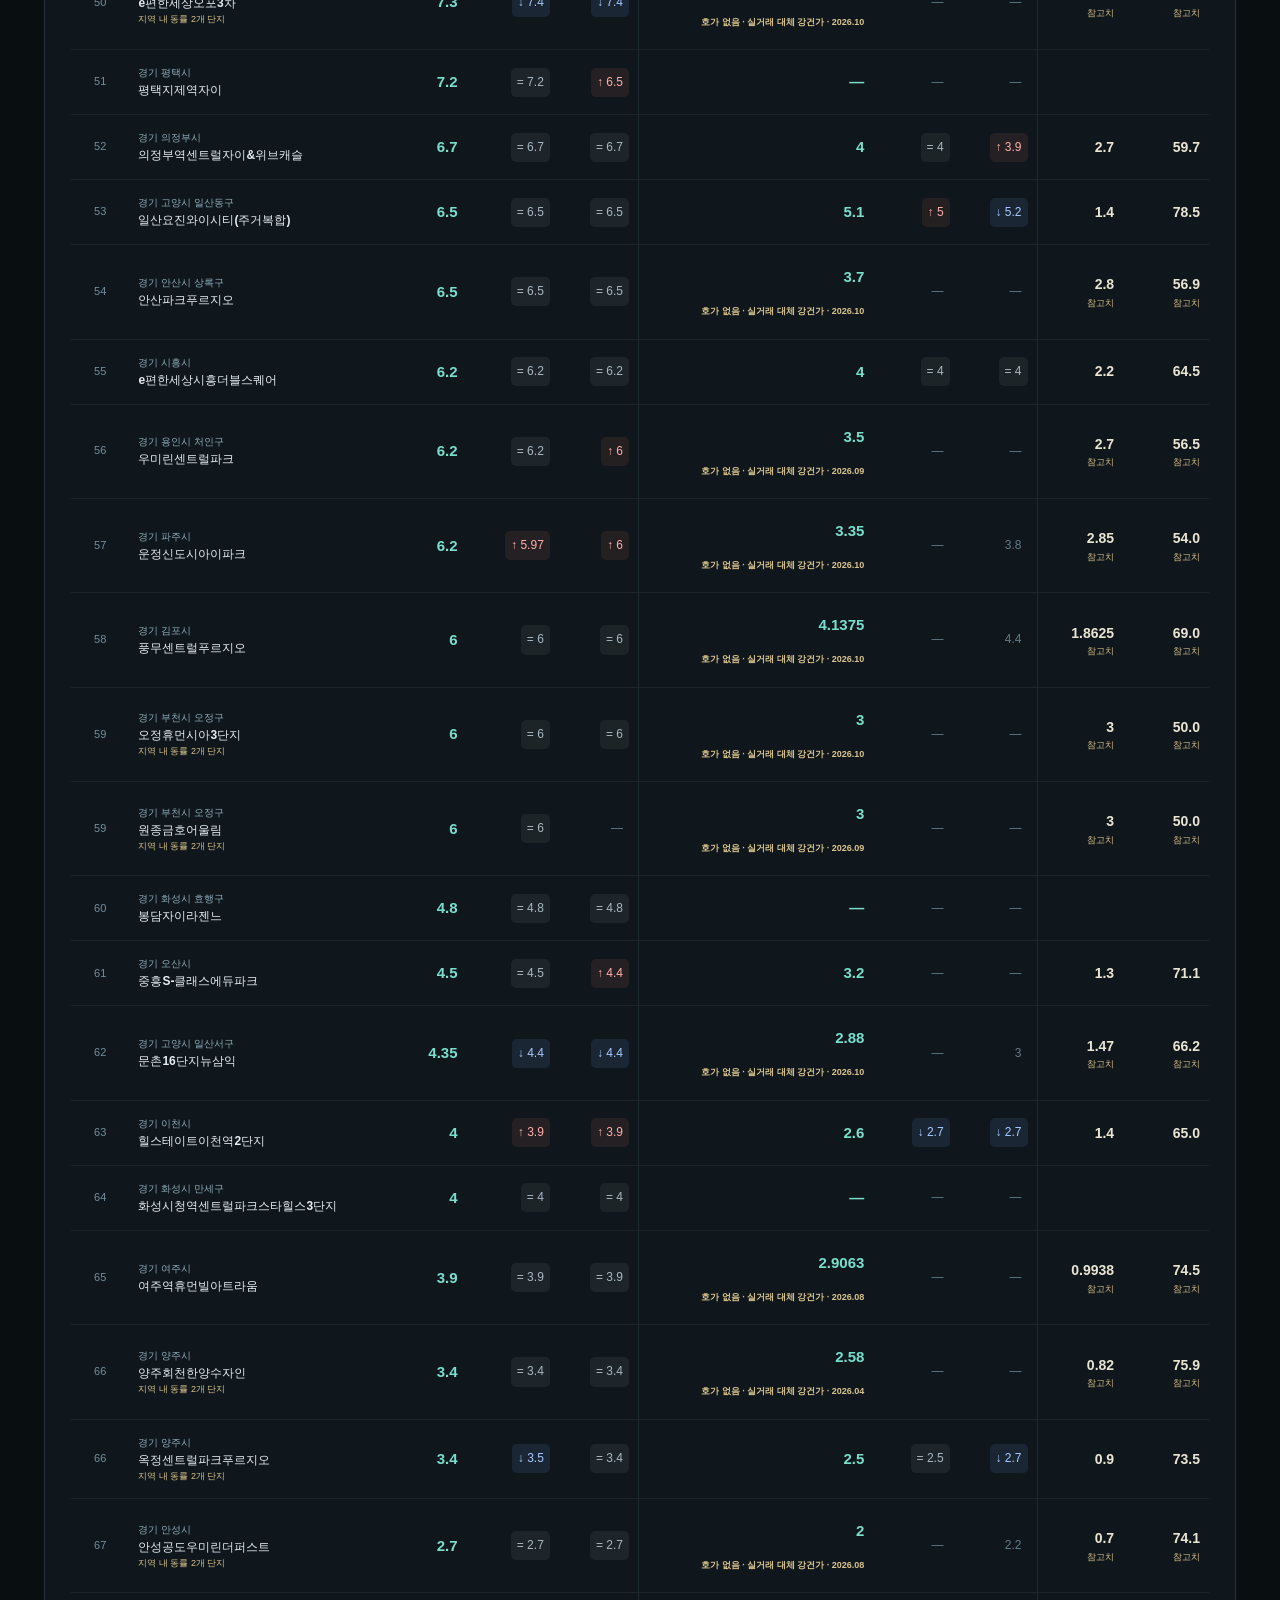
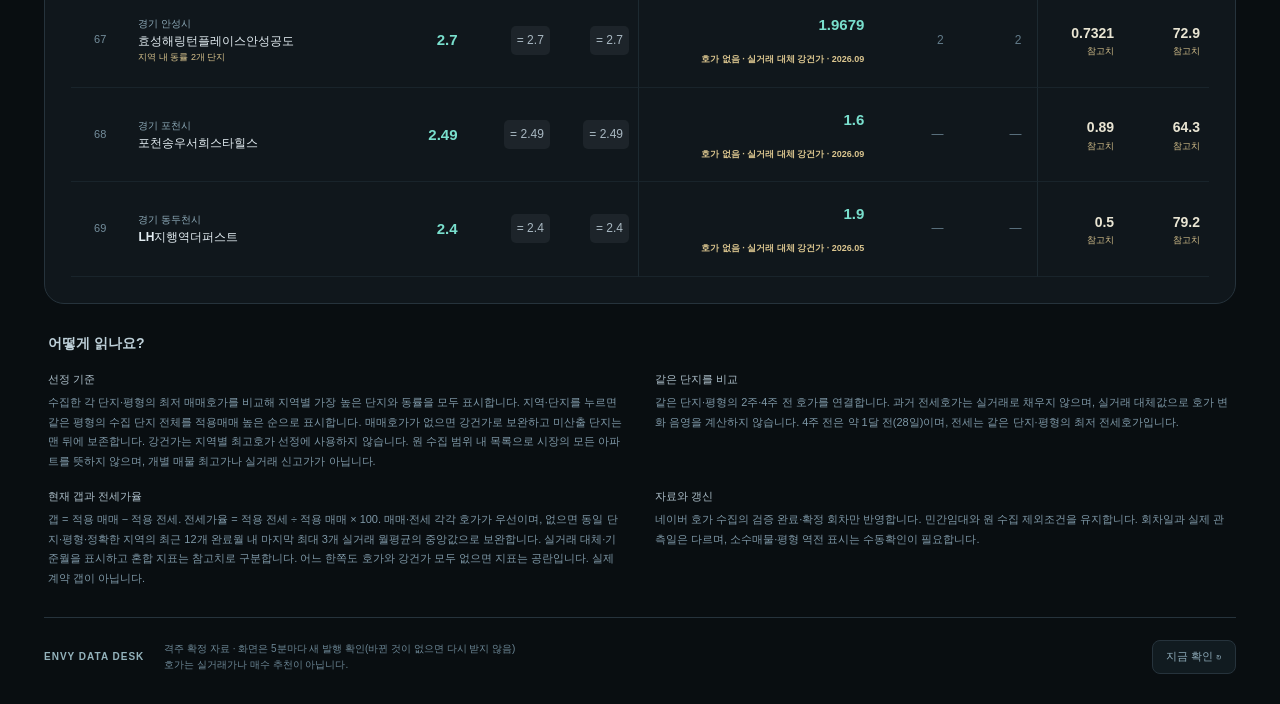
==== commit 4ccf7e72: "Update verified capital quotes 20261102" ====
--- a/59/index.html
+++ b/59/index.html
@@ -1,10 +1,10 @@
 <!doctype html>
-<html lang="ko"><head><meta charset="utf-8"><meta name="viewport" content="width=device-width,initial-scale=1"><meta name="theme-color" content="#090e11"><meta name="description" content="엔비의 서울·경기 69지역 최고호가 아파트. 매매·전세·호가갭·전세가율을 평형별로 확인합니다."><title>엔비 · 59㎡ 최고호가 대시보드</title><link rel="stylesheet" href="../static/site.css?v=539b951ebf6d"><script defer src="../static/app.js?v=f68f5261d97c"></script></head>
+<html lang="ko"><head><meta charset="utf-8"><meta name="viewport" content="width=device-width,initial-scale=1"><meta name="theme-color" content="#090e11"><meta name="description" content="엔비의 서울·경기 69지역 최고호가 아파트. 매매·전세·호가갭·전세가율을 평형별로 확인합니다."><title>엔비 · 59㎡ 최고호가 대시보드</title><link rel="stylesheet" href="../static/site.css?v=b6c09b7e0c80"><script defer src="../static/app.js?v=f68f5261d97c"></script></head>
 <body data-area="59" data-lane="capital">
 <div class="shell">
 <header class="topbar"><a class="brand" href="../84/" aria-label="엔비 대시보드 홈"><span class="brand-icon" aria-hidden="true">E<span></span></span><span><strong>ENVY <span class="brand-word">엔비</span></strong><small>부동산 데이터 데스크</small></span></a><div class="connection"><span class="status-dot"></span><span id="connection">검증 자료 확인 중</span></div></header>
 <nav class="lane-nav" aria-label="수집 권역"><a href="../59/" data-lane-tab="capital">수도권</a><a href="../local-59/" data-lane-tab="local_major">지방</a></nav>
-<nav class="area-nav" aria-label="전용면적별 페이지"><a href="../84/" data-tab="84">84<span>㎡</span></a><a href="../59/" data-tab="59">59<span>㎡</span></a><a href="../invest/" class="invest-tab">투자 검토</a><span>서울 25구 · 경기 44지역</span></nav>
+<nav class="area-nav" aria-label="전용면적별 페이지"><a href="../84/" data-tab="84">84<span>㎡</span></a><a href="../59/" data-tab="59">59<span>㎡</span></a><a href="../invest/" class="invest-tab">투자 검토</a><a href="../timing/" class="timing-tab">타이밍</a><span>서울 25구 · 경기 44지역</span></nav>
 <main>
 <a id="back-to-regions" class="back-link" href="./" hidden>← 지역별 최고호가로 돌아가기</a>
 
--- a/static/site.css
+++ b/static/site.css
@@ -73,3 +73,10 @@
 @media(max-width:560px){.inv-tip{display:none!important}}
 .downloads{display:inline-flex;gap:6px;flex-wrap:wrap;justify-content:flex-end}.full-search{text-align:center;padding:0 8px 30px}.full-search-button{border:1px solid var(--accent);border-radius:9px;background:#79dfcd14;color:var(--accent);padding:9px 16px;font-size:12px}.full-search-list{list-style:none;margin:8px auto 0;padding:0;max-width:560px;text-align:left;columns:2;column-gap:24px;font-size:12px}.full-search-list li{padding:3px 0;break-inside:avoid}.full-search-list a{color:var(--accent)}.focus-missing{color:var(--gold)!important}
 @media(max-width:760px){.full-search-list{columns:1}.inv-filters{gap:8px 12px}.inv-check{font-size:11px}.downloads .download{padding:6px 9px}}
+
+.area-nav a.timing-tab{min-width:0;font-size:16px;padding:11px 18px;white-space:nowrap}
+@media(max-width:760px){.area-nav a.timing-tab{font-size:14px;padding:9px 12px}}
+.inv-legend i.seoul{background:none;border-top:2px dashed #f4f8fa;height:0}
+.inv-svg .seoul-line{fill:none;stroke:#f4f8fa;stroke-width:1.6;stroke-dasharray:5 3;stroke-linejoin:round;stroke-linecap:round}
+.inv-svg .loan-line{fill:none;stroke:#e8c27a;stroke-width:1.8;stroke-linejoin:round;stroke-linecap:round}
+.inv-figure figcaption span+span{margin-top:2px}
